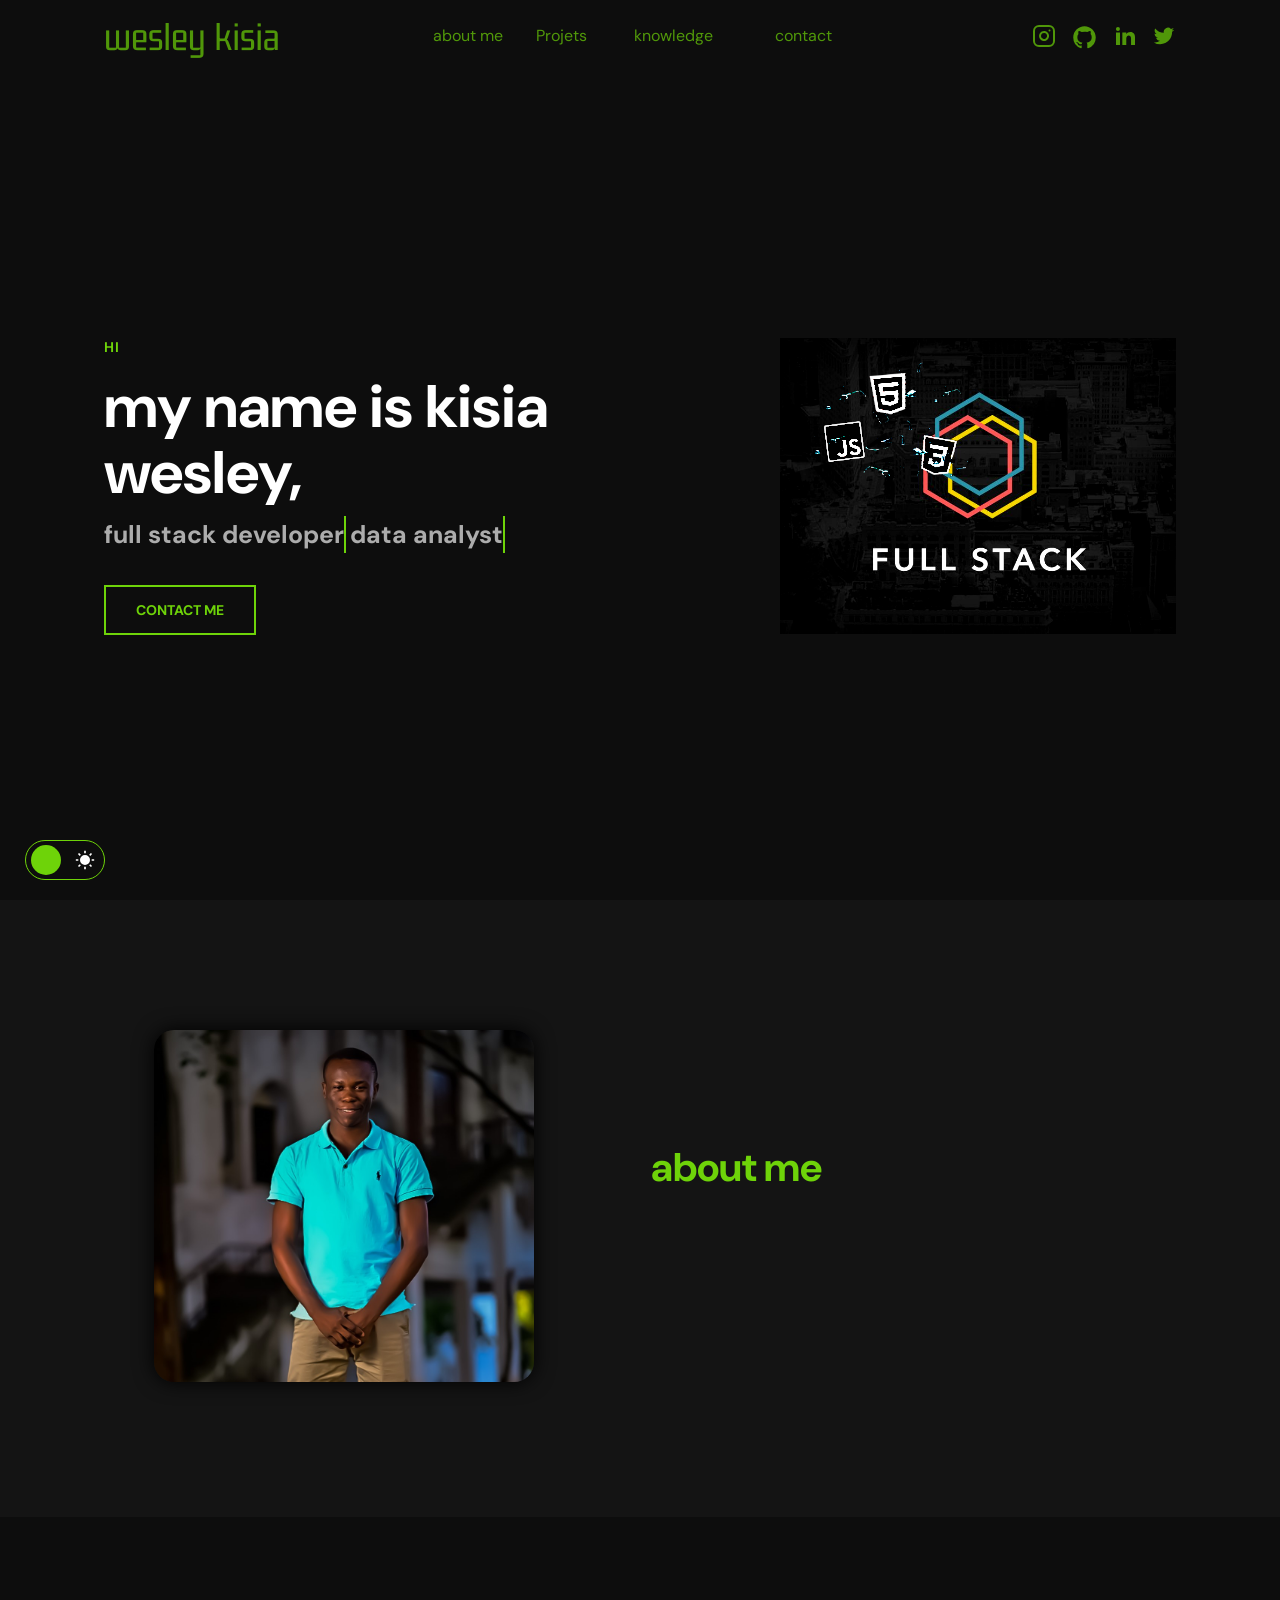
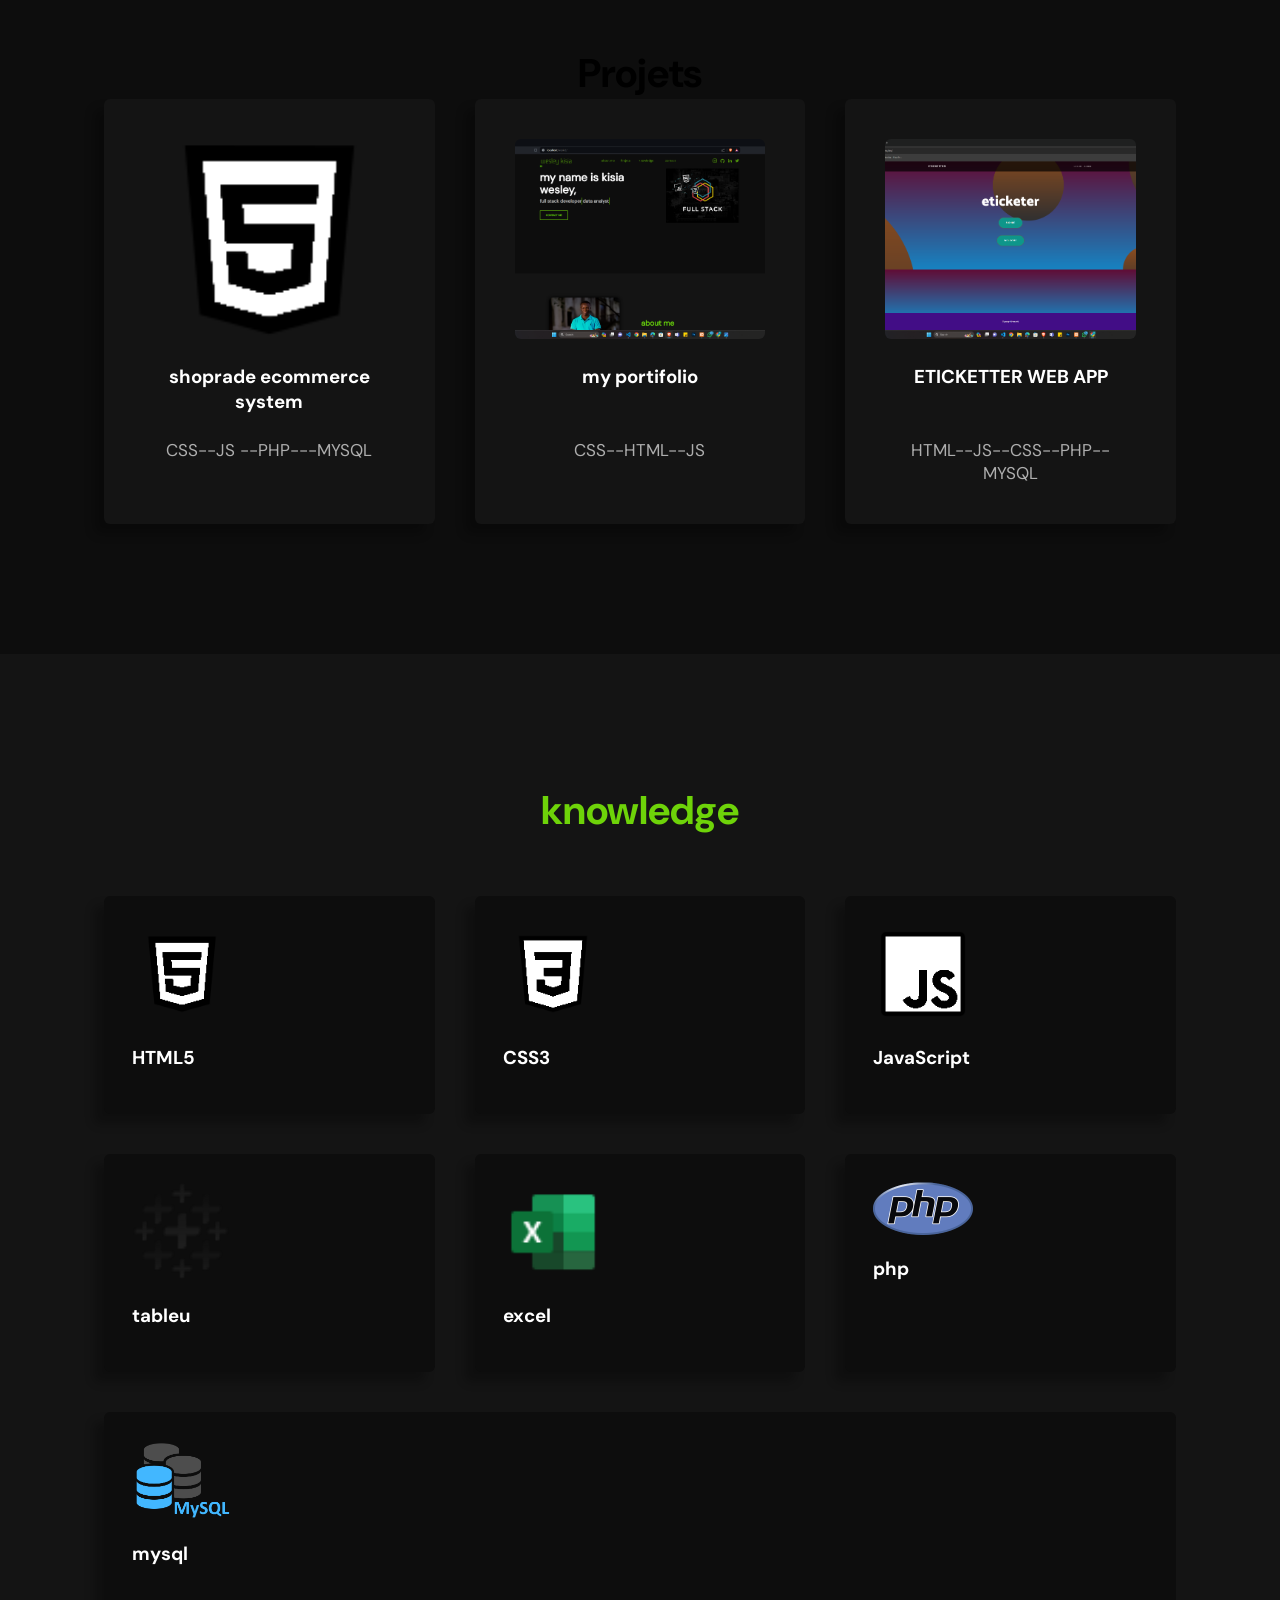
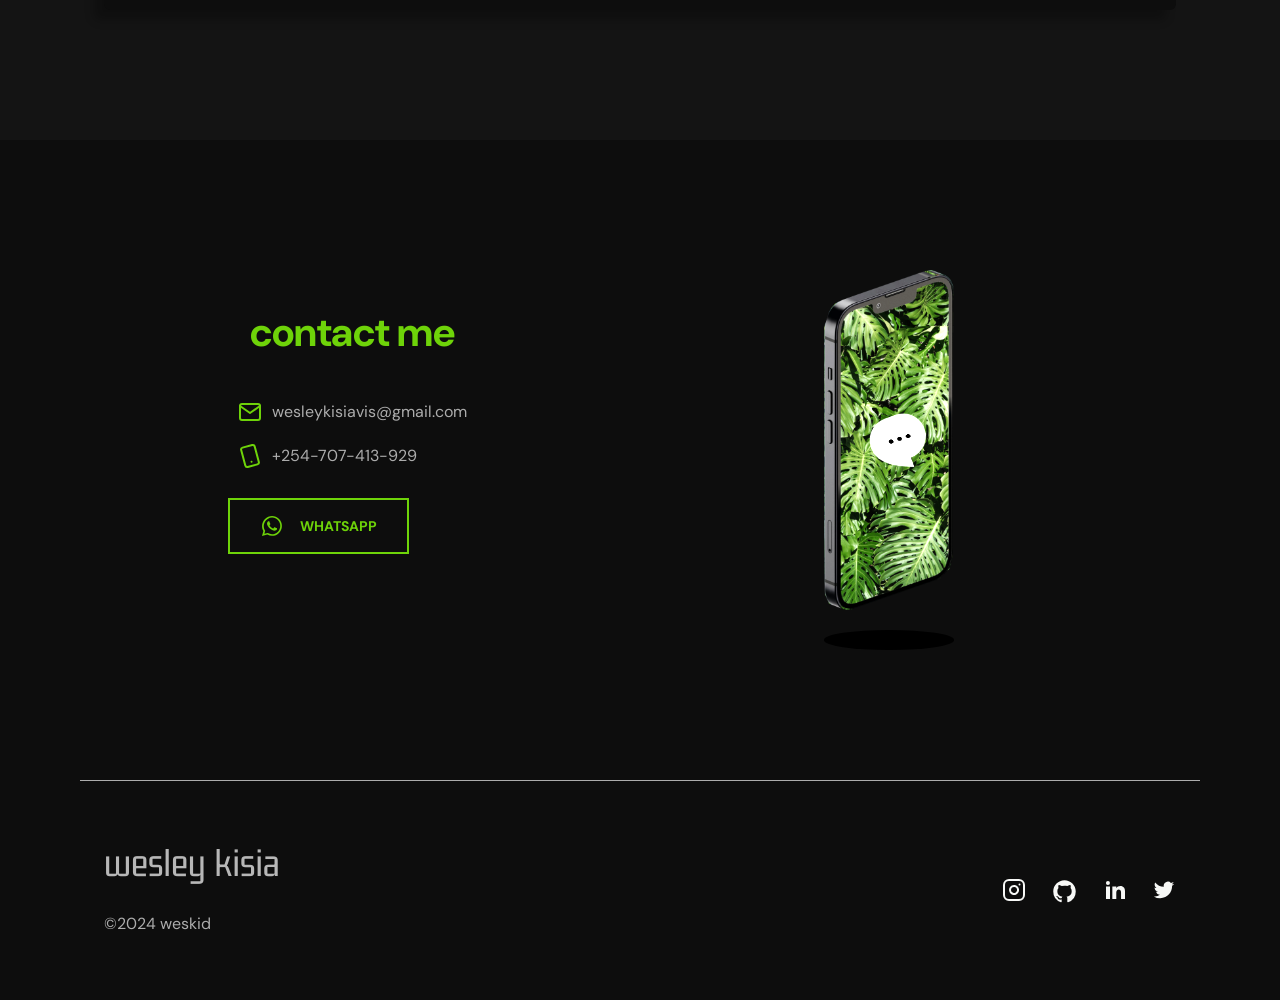
==== index.html @ dd6b189f "initial" ====
<!DOCTYPE html>
<html lang="eng">
  <head>
    <link rel="preconnect" href="https://fonts.googleapis.com" />
    <link rel="preconnect" href="https://fonts.gstatic.com" crossorigin />

    <meta charset="UTF-8" />
    <meta name="viewport" content="width=device-width, initial-scale=1.0" />
  
    <meta name="author" content="wesley kisia" />
   
    <meta property="og:type" content="website" />
  
    <meta name="robots" content="index" />

    <link
      href="https://fonts.googleapis.com/css2?family=DM+Sans&family=Gemunu+Libre:wght@200&display=swap"
      rel="stylesheet"
    />

    <link
      rel="shortcut icon"
      href="./assets/icons/favicon.png"
      type="image/x-icon"
    />
    <link rel="stylesheet" href="./assets/css/style.css" />
    <script src="https://unpkg.com/scrollreveal"></script>
    <script type="module" src="./assets/js/main.js" defer></script>

    <title>weskid/folio</title>
  </head>
  <body>
    <nav id="navigation">
      <div class="wrapper">
        <a class="logo close" href="#home"> wesley kisia </a>

        <div class="menu">
          <ul>
            <li>
              <a id="aboutNav" class="close" href="#about">about me</a>
            </li>
            <li>
              <a id="projectsNav" class="close" href="#projects">Projets</a>
            </li>
            <li>
              <a id="knowledgeNav" class="close" href="#knowledge"
                >knowledge</a
              >
            </li>
            <li>
              <a id="contactNav" class="close" href="#contact">contact</a>
            </li>
          </ul>

          <ul class="social-links">
            <li>
              <a
                href="https://instagram.com/weskid_"
                title="Instagram"
                target="_blank"
                ><svg
                  width="24"
                  height="24"
                  viewBox="0 0 24 24"
                  fill="none"
                  xmlns="http://www.w3.org/2000/svg"
                >
                  <path
                    d="M17 1.99997H7C4.23858 1.99997 2 4.23855 2 6.99997V17C2 19.7614 4.23858 22 7 22H17C19.7614 22 22 19.7614 22 17V6.99997C22 4.23855 19.7614 1.99997 17 1.99997Z"
                    stroke="#FFFAF1"
                    stroke-width="2"
                    stroke-linecap="round"
                    stroke-linejoin="round"
                  />
                  <path
                    d="M15.9997 11.3701C16.1231 12.2023 15.981 13.0523 15.5935 13.7991C15.206 14.5459 14.5929 15.1515 13.8413 15.5297C13.0898 15.908 12.2382 16.0397 11.4075 15.906C10.5768 15.7723 9.80947 15.3801 9.21455 14.7852C8.61962 14.1903 8.22744 13.4229 8.09377 12.5923C7.96011 11.7616 8.09177 10.91 8.47003 10.1584C8.84829 9.40691 9.45389 8.7938 10.2007 8.4063C10.9475 8.0188 11.7975 7.87665 12.6297 8.00006C13.4786 8.12594 14.2646 8.52152 14.8714 9.12836C15.4782 9.73521 15.8738 10.5211 15.9997 11.3701Z"
                    stroke="#FFFAF1"
                    stroke-width="2"
                    stroke-linecap="round"
                    stroke-linejoin="round"
                  />
                  <path
                    d="M17.5 6.49997H17.51"
                    stroke="#FFFAF1"
                    stroke-width="2"
                    stroke-linecap="round"
                    stroke-linejoin="round"
                  />
                </svg>
              </a>
            </li>
            <li>
              <a
                href="https://github.com/wesley_coder"
                title="Github"
                target="_blank"
                ><svg
                  xmlns="http://www.w3.org/2000/svg"
                  viewBox="0 0 24 24"
                  width="24"
                  height="24"
                >
                  <path fill="none" d="M0 0h24v24H0z" />
                  <path
                    d="M12 2C6.475 2 2 6.475 2 12a9.994 9.994 0 0 0 6.838 9.488c.5.087.687-.213.687-.476 0-.237-.013-1.024-.013-1.862-2.512.463-3.162-.612-3.362-1.175-.113-.288-.6-1.175-1.025-1.413-.35-.187-.85-.65-.013-.662.788-.013 1.35.725 1.538 1.025.9 1.512 2.338 1.087 2.912.825.088-.65.35-1.087.638-1.337-2.225-.25-4.55-1.113-4.55-4.938 0-1.088.387-1.987 1.025-2.688-.1-.25-.45-1.275.1-2.65 0 0 .837-.262 2.75 1.026a9.28 9.28 0 0 1 2.5-.338c.85 0 1.7.112 2.5.337 1.912-1.3 2.75-1.024 2.75-1.024.55 1.375.2 2.4.1 2.65.637.7 1.025 1.587 1.025 2.687 0 3.838-2.337 4.688-4.562 4.938.362.312.675.912.675 1.85 0 1.337-.013 2.412-.013 2.75 0 .262.188.574.688.474A10.016 10.016 0 0 0 22 12c0-5.525-4.475-10-10-10z"
                    fill="rgba(255,255,255,1)"
                  />
                </svg>
              </a>
            </li>
            <li>
              <a
                href="https://linkedin.com/in/wesley kisia"
                title="LinkedIn"
                target="_blank"
                ><svg
                  xmlns="http://www.w3.org/2000/svg"
                  viewBox="0 0 24 24"
                  width="24"
                  height="24"
                >
                  <path fill="none" d="M0 0h24v24H0z" />
                  <path
                    d="M6.94 5a2 2 0 1 1-4-.002 2 2 0 0 1 4 .002zM7 8.48H3V21h4V8.48zm6.32 0H9.34V21h3.94v-6.57c0-3.66 4.77-4 4.77 0V21H22v-7.93c0-6.17-7.06-5.94-8.72-2.91l.04-1.68z"
                    fill="rgba(255,255,255,1)"
                  />
                </svg>
              </a>
            </li>
            <li>
              <a
                href="https://twitter.com/@kisi40414"
                title="Twitter"
                target="_blank"
                ><svg
                  xmlns="http://www.w3.org/2000/svg"
                  viewBox="0 0 24 24"
                  width="24"
                  height="24"
                >
                  <path fill="none" d="M0 0h24v24H0z" />
                  <path
                    d="M22.162 5.656a8.384 8.384 0 0 1-2.402.658A4.196 4.196 0 0 0 21.6 4c-.82.488-1.719.83-2.656 1.015a4.182 4.182 0 0 0-7.126 3.814 11.874 11.874 0 0 1-8.62-4.37 4.168 4.168 0 0 0-.566 2.103c0 1.45.738 2.731 1.86 3.481a4.168 4.168 0 0 1-1.894-.523v.052a4.185 4.185 0 0 0 3.355 4.101 4.21 4.21 0 0 1-1.89.072A4.185 4.185 0 0 0 7.97 16.65a8.394 8.394 0 0 1-6.191 1.732 11.83 11.83 0 0 0 6.41 1.88c7.693 0 11.9-6.373 11.9-11.9 0-.18-.005-.362-.013-.54a8.496 8.496 0 0 0 2.087-2.165z"
                    fill="rgba(255,255,255,1)"
                  />
                </svg>
              </a>
            </li>
          </ul>
        </div>

        <button
          aria-expanded="false"
          aria-label="Abrir menu"
          class="open-menu open"
        >
          <svg
            width="40"
            height="40"
            viewBox="0 0 40 40"
            fill="none"
            xmlns="http://www.w3.org/2000/svg"
          >
            <path
              d="M10 20H30"
              stroke="#00856F"
              stroke-width="2"
              stroke-linecap="round"
              stroke-linejoin="round"
            />
            <path
              d="M10 12H30"
              stroke="#00856F"
              stroke-width="2"
              stroke-linecap="round"
              stroke-linejoin="round"
            />
            <path
              d="M18 28L30 28"
              stroke="#00856F"
              stroke-width="2"
              stroke-linecap="round"
              stroke-linejoin="round"
            />
          </svg>
        </button>

        <button
          aria-expanded="true"
          aria-label="Fechar menu"
          class="close-menu close"
        >
          <svg
            width="40"
            height="40"
            viewBox="0 0 40 40"
            fill="none"
            xmlns="http://www.w3.org/2000/svg"
          >
            <path
              d="M30 10L10 30M10 10L30 30"
              stroke="#FFFAF1"
              stroke-width="2"
              stroke-linecap="round"
              stroke-linejoin="round"
            />
          </svg>
        </button>
      </div>
    </nav>

    <section id="home">
      <div class="wrapper">
        <div class="col-a">
          <header>
            <h4>hi</h4>
            <h1>my name is kisia  wesley,</h1>
          </header>
          <div class="content">
            <p class="line typing">full stack developer</p>
            <p class="line typing">data analyst</p>
            <a class="button" href="#contact"> contact me </a>
          </div>
        </div>

        <div class="col-b">
          <img
            src="assets/images/full stack.jpg"
            alt="Imagem de um notebook."
            id="notebook-1"
          />
          <img
            src="assets/images"
            alt=""
            id="notebook-2"
          />
          <img
            src="assets/images/"
            alt=""
            id="notebook-2-white"
          />
          <img
            src="./assets/images/vidro.png"
            alt="."
            id="vidro"
          />
        </div>
      </div>
    </section>

    <section id="about">
      <div class="wrapper">
        <div class="col-a">
          <header>
            <h2>about me </h2>
          </header>
          <div class="content">
            <p>
           
           </p>
          </div>
        </div>

        <div class="col-b">
          <img
            src="./assets/images/edit.jpg"
            alt="edit.jpg"
          />
        </div>
      </div>
    </section>

    <section id="projects">
      <div class="wrapper">
        <h2>Projets</h2>
    </header>
     <div class="content">
      <div class="cards">
        <div class="card">
          <img src="./assets/images/html.png" alt=" HTML5 icon." />

          <h3>shoprade ecommerce system</h3>
          <p>
           CSS--JS --PHP---MYSQL
          </p>
        </div>
        <div class="card">
          <img src="./assets/images/pf.png" alt=" CSS3 icon." />

          <h3>my portifolio</h3>
          <p>
           CSS--HTML--JS
          </p>
        </div>
        <div class="card">
          <img src="./assets/images/ETS.png" alt="Javascript icon." />

          <h3>ETICKETTER WEB APP</h3>
          <p>
           HTML--JS--CSS--PHP--MYSQL
          </p>
        </div>
       
      

      </div>
    </div>
  </div>



    </section>

    <section id="knowledge">
      <div class="wrapper">
        <header>
          <h2>knowledge</h2>
        </header>
        <div class="content">
          <div class="cards">
            <div class="card">
              <img src="./assets/images/html.png" alt=" HTML5 icon." />

              <h3>HTML5</h3>
              <p>
               
              </p>
            </div>
            <div class="card">
              <img src="./assets/images/css.png" alt=" CSS3 icon." />

              <h3>CSS3</h3>
              <p>
               
              </p>
            </div>
            <div class="card">
              <img src="./assets/images/js.png" alt="Javascript icon." />

              <h3>JavaScript</h3>
              <p>
               
              </p>
            </div>
            <div class="card">
              <img src="./assets/images/tableu.png" alt="Javascript icon." />

              <h3>tableu</h3>
              <p>
               
              </p>
            </div>
            <div class="card">
              <img src="./assets/images/excel.png" alt="Javascript icon." />

              <h3>excel</h3>
              <p>
               
              </p>
            </div>
          
    
      
            <div class="card">
              <img src="./assets/images/php.png" alt=" php icon." />

              <h3>php</h3>
              <p>
               
              </p>
            </div>
            <div class="card">
              <img src="./assets/images/sql.png" alt=" php icon." />

              <h3>mysql</h3>
              <p>
               
              </p>
            </div>
          </div>
        </div>
      </div>
    
  
    </section>

    <section id="contact">
      <div class="wrapper">
        <div class="col-a">
          <header>
            <h2>contact me</h2>
          </header>
          <div class="content">
            <ul>
              <li>
                <a href="mailto: wesleykisiavis@gmail.com" title="send e-mail">
                  <svg
                    width="24"
                    height="24"
                    viewBox="0 0 24 24"
                    fill="none"
                    xmlns="http://www.w3.org/2000/svg"
                  >
                    <path
                      d="M4 4H20C21.1 4 22 4.9 22 6V18C22 19.1 21.1 20 20 20H4C2.9 20 2 19.1 2 18V6C2 4.9 2.9 4 4 4Z"
                      stroke="#00856F"
                      stroke-width="2"
                      stroke-linecap="round"
                      stroke-linejoin="round"
                    />
                    <path
                      d="M22 6L12 13L2 6"
                      stroke="#00856F"
                      stroke-width="2"
                      stroke-linecap="round"
                      stroke-linejoin="round"
                    />
                  </svg>

                 wesleykisiavis@gmail.com
                </a>
              </li>
              <li>
                <a href="tel:+254707413929
                              " title="Fazer ligação"
                  ><img
                    src="./assets/icons/celular.svg"
                    alt="Ícone de celular."
                    id="cel"
                  />
                  +254-707-413-929</a
                >
              </li>
            </ul>

            <a
              class="button"
              title="whatsapp no!"
              href="https://api.whatsapp.com/send?phone=0707413929&text=Fala,%20weskid%20Vim%20do%20teu%20folio,"
              target="_blank"
            >
              <svg
                width="24"
                height="24"
                viewBox="0 0 24 24"
                fill="none"
                xmlns="http://www.w3.org/2000/svg"
              >
                <path
                  d="M16.6 14.0001C16.4 13.9001 15.1 13.3001 14.9 13.2001C14.7 13.1001 14.5 13.1001 14.3 13.3001C14.1 13.5001 13.7 14.1001 13.5 14.3001C13.4 14.5001 13.2 14.5001 13 14.4001C12.3 14.1001 11.6 13.7001 11 13.2001C10.5 12.7001 10 12.1001 9.6 11.5001C9.5 11.3001 9.6 11.1001 9.7 11.0001C9.8 10.9001 9.9 10.7001 10.1 10.6001C10.2 10.5001 10.3 10.3001 10.3 10.2001C10.4 10.1001 10.4 9.9001 10.3 9.8001C10.2 9.7001 9.7 8.5001 9.5 8.0001C9.4 7.3001 9.2 7.3001 9 7.3001C8.9 7.3001 8.7 7.3001 8.5 7.3001C8.3 7.3001 8 7.5001 7.9 7.6001C7.3 8.2001 7 8.9001 7 9.7001C7.1 10.6001 7.4 11.5001 8 12.3001C9.1 13.9001 10.5 15.2001 12.2 16.0001C12.7 16.2001 13.1 16.4001 13.6 16.5001C14.1 16.7001 14.6 16.7001 15.2 16.6001C15.9 16.5001 16.5 16.0001 16.9 15.4001C17.1 15.0001 17.1 14.6001 17 14.2001C17 14.2001 16.8 14.1001 16.6 14.0001ZM19.1 4.9001C15.2 1.0001 8.9 1.0001 5 4.9001C1.8 8.1001 1.2 13.0001 3.4 16.9001L2 22.0001L7.3 20.6001C8.8 21.4001 10.4 21.8001 12 21.8001C17.5 21.8001 21.9 17.4001 21.9 11.9001C22 9.3001 20.9 6.8001 19.1 4.9001ZM16.4 18.9001C15.1 19.7001 13.6 20.2001 12 20.2001C10.5 20.2001 9.1 19.8001 7.8 19.1001L7.5 18.9001L4.4 19.7001L5.2 16.7001L5 16.4001C2.6 12.4001 3.8 7.4001 7.7 4.9001C11.6 2.4001 16.6 3.7001 19 7.5001C21.4 11.4001 20.3 16.5001 16.4 18.9001Z"
                  fill="white"
                />
              </svg>
              WhatsApp
            </a>
          </div>
        </div>

        <div class="col-b">
          <img src="./assets/images/celular-2.png" alt="Ícone de celular." />
        </div>
      </div>
    </section>

    <a id="backToTopButton" title="Voltar ao topo" href="#home">
      <svg
        width="40"
        height="40"
        viewBox="0 0 40 40"
        fill="none"
        xmlns="http://www.w3.org/2000/svg"
      >
        <circle cx="20" cy="20" r="20" fill="#00856F" />
        <path
          d="M20 27V13"
          stroke="white"
          stroke-width="2"
          stroke-linecap="round"
          stroke-linejoin="round"
        />
        <path
          d="M13 20L20 13L27 20"
          stroke="white"
          stroke-width="2"
          stroke-linecap="round"
          stroke-linejoin="round"
        />
      </svg>
    </a>

    <footer>
      <div class="wrapper">
        <div class="col-a">
          <a class="logo" href="#home"> wesley kisia </a>

          <p>
            ©2024 weskid <br />
           
          </p>
        </div>

        <div class="col-b">
          <ul class="social-links">
            <li>
              <a
                href="https://instagram.com/weskid_"
                title="Instagram"
                target="_blank"
                ><svg
                  width="24"
                  height="24"
                  viewBox="0 0 24 24"
                  fill="none"
                  xmlns="http://www.w3.org/2000/svg"
                >
                  <path
                    d="M17 1.99997H7C4.23858 1.99997 2 4.23855 2 6.99997V17C2 19.7614 4.23858 22 7 22H17C19.7614 22 22 19.7614 22 17V6.99997C22 4.23855 19.7614 1.99997 17 1.99997Z"
                    stroke="#FFFAF1"
                    stroke-width="2"
                    stroke-linecap="round"
                    stroke-linejoin="round"
                  />
                  <path
                    d="M15.9997 11.3701C16.1231 12.2023 15.981 13.0523 15.5935 13.7991C15.206 14.5459 14.5929 15.1515 13.8413 15.5297C13.0898 15.908 12.2382 16.0397 11.4075 15.906C10.5768 15.7723 9.80947 15.3801 9.21455 14.7852C8.61962 14.1903 8.22744 13.4229 8.09377 12.5923C7.96011 11.7616 8.09177 10.91 8.47003 10.1584C8.84829 9.40691 9.45389 8.7938 10.2007 8.4063C10.9475 8.0188 11.7975 7.87665 12.6297 8.00006C13.4786 8.12594 14.2646 8.52152 14.8714 9.12836C15.4782 9.73521 15.8738 10.5211 15.9997 11.3701Z"
                    stroke="#FFFAF1"
                    stroke-width="2"
                    stroke-linecap="round"
                    stroke-linejoin="round"
                  />
                  <path
                    d="M17.5 6.49997H17.51"
                    stroke="#FFFAF1"
                    stroke-width="2"
                    stroke-linecap="round"
                    stroke-linejoin="round"
                  />
                </svg>
              </a>
            </li>
            <li>
              <a
                href="https://github.com/wesley_coder"
                title="Github"
                target="_blank"
                ><svg
                  xmlns="http://www.w3.org/2000/svg"
                  viewBox="0 0 24 24"
                  width="24"
                  height="24"
                >
                  <path fill="none" d="M0 0h24v24H0z" />
                  <path
                    d="M12 2C6.475 2 2 6.475 2 12a9.994 9.994 0 0 0 6.838 9.488c.5.087.687-.213.687-.476 0-.237-.013-1.024-.013-1.862-2.512.463-3.162-.612-3.362-1.175-.113-.288-.6-1.175-1.025-1.413-.35-.187-.85-.65-.013-.662.788-.013 1.35.725 1.538 1.025.9 1.512 2.338 1.087 2.912.825.088-.65.35-1.087.638-1.337-2.225-.25-4.55-1.113-4.55-4.938 0-1.088.387-1.987 1.025-2.688-.1-.25-.45-1.275.1-2.65 0 0 .837-.262 2.75 1.026a9.28 9.28 0 0 1 2.5-.338c.85 0 1.7.112 2.5.337 1.912-1.3 2.75-1.024 2.75-1.024.55 1.375.2 2.4.1 2.65.637.7 1.025 1.587 1.025 2.687 0 3.838-2.337 4.688-4.562 4.938.362.312.675.912.675 1.85 0 1.337-.013 2.412-.013 2.75 0 .262.188.574.688.474A10.016 10.016 0 0 0 22 12c0-5.525-4.475-10-10-10z"
                    fill="rgba(255,255,255,1)"
                  />
                </svg>
              </a>
            </li>
            <li>
              <a
                href="https://linkedin.com/in/wesley kisia"
                title="LinkedIn"
                target="_blank"
                ><svg
                  xmlns="http://www.w3.org/2000/svg"
                  viewBox="0 0 24 24"
                  width="24"
                  height="24"
                >
                  <path fill="none" d="M0 0h24v24H0z" />
                  <path
                    d="M6.94 5a2 2 0 1 1-4-.002 2 2 0 0 1 4 .002zM7 8.48H3V21h4V8.48zm6.32 0H9.34V21h3.94v-6.57c0-3.66 4.77-4 4.77 0V21H22v-7.93c0-6.17-7.06-5.94-8.72-2.91l.04-1.68z"
                    fill="rgba(255,255,255,1)"
                  />
                </svg>
              </a>
            </li>
            <li>
              <a
                href="https://twitter.com/@kisi40414"
                title="Twitter"
                target="_blank"
                ><svg
                  xmlns="http://www.w3.org/2000/svg"
                  viewBox="0 0 24 24"
                  width="24"
                  height="24"
                >
                  <path fill="none" d="M0 0h24v24H0z" />
                  <path
                    d="M22.162 5.656a8.384 8.384 0 0 1-2.402.658A4.196 4.196 0 0 0 21.6 4c-.82.488-1.719.83-2.656 1.015a4.182 4.182 0 0 0-7.126 3.814 11.874 11.874 0 0 1-8.62-4.37 4.168 4.168 0 0 0-.566 2.103c0 1.45.738 2.731 1.86 3.481a4.168 4.168 0 0 1-1.894-.523v.052a4.185 4.185 0 0 0 3.355 4.101 4.21 4.21 0 0 1-1.89.072A4.185 4.185 0 0 0 7.97 16.65a8.394 8.394 0 0 1-6.191 1.732 11.83 11.83 0 0 0 6.41 1.88c7.693 0 11.9-6.373 11.9-11.9 0-.18-.005-.362-.013-.54a8.496 8.496 0 0 0 2.087-2.165z"
                    fill="rgba(255,255,255,1)"
                  />
                </svg>
              </a>
            </li>
          </ul>
        </div>
      </div>
    </footer>

    <div id="toggle">
      <input type="checkbox" id="sw-checkbox" />
      <label for="sw-checkbox" title="Mudar tema">
        <svg
          xmlns="http://www.w3.org/2000/svg"
          viewBox="0 0 24 24"
          width="20"
          height="20"
        >
          <path fill="none" d="M0 0h24v24H0z" />
          <path
            d="M11.38 2.019a7.5 7.5 0 1 0 10.6 10.6C21.662 17.854 17.316 22 12.001 22 6.477 22 2 17.523 2 12c0-5.315 4.146-9.661 9.38-9.981z"
          />
        </svg>
        <svg
          xmlns="http://www.w3.org/2000/svg"
          viewBox="0 0 24 24"
          width="20"
          height="20"
        >
          <path fill="none" d="M0 0h24v24H0z" />
          <path
            d="M12 18a6 6 0 1 1 0-12 6 6 0 0 1 0 12zM11 1h2v3h-2V1zm0 19h2v3h-2v-3zM3.515 4.929l1.414-1.414L7.05 5.636 5.636 7.05 3.515 4.93zM16.95 18.364l1.414-1.414 2.121 2.121-1.414 1.414-2.121-2.121zm2.121-14.85l1.414 1.415-2.121 2.121-1.414-1.414 2.121-2.121zM5.636 16.95l1.414 1.414-2.121 2.121-1.414-1.414 2.121-2.121zM23 11v2h-3v-2h3zM4 11v2H1v-2h3z"
            fill="rgba(255,255,255,1)"
          />
        </svg>
      </label>
    </div>
  </body>
</html>
---- assets/css/style.css ----
/*===== GERAL ===============================================*/

* {
  margin: 0;
  padding: 0;
  box-sizing: border-box;

  font-family: "DM Sans", sans-serif;
}

:root {
  --hue: 90;
  --primary-color: hsl(var(--hue), 92%, 43%);
  --primary-hover: hsl(var(--hue), 92%, 33%);
  --secundary-color: hsl(0, 0%, 5%);
  --third-color: hsla(0, 0%, 100%, 0.1);
  --bg-color: hsl(0, 0%, 8%);

  --headline: hsl(0, 0%, 100%);
  --paragraph: hsla(0, 0%, 100%, 0.658);
  --paragraph-2: hsl(calc(var(--hue) + 10), 14%, 97%);

  font-size: 62.5%;

  --nav-height: 7.2rem;
}

html {
  scroll-behavior: smooth;
}

html,
body {
  width: 100%;
  height: 100%;
}

body {
  font-size: 1.6rem;
  text-align: center;

  overflow: overlay;

  background-color: var(--bg-color);
}

body.light-mode {
  --secundary-color: rgb(229, 229, 229);
  --third-color: hwb(0 48% 52% / 0.356);
  --bg-color: rgb(241, 241, 241);

  --headline: hsl(0, 0%, 0%);
  --paragraph: rgb(32, 32, 32);
  --paragraph-2: hsl(calc(var(--hue) + 10), 14%, 3%);
}

::-webkit-scrollbar {
  width: 0.8rem;
}

::-webkit-scrollbar-track {
  border-radius: 1rem;
  background: var(--bg-color);
}

::-webkit-scrollbar-thumb {
  border-radius: 1rem;
  background: var(--paragraph);
}

.wrapper {
  width: min(50rem, 100%);

  margin-inline: auto;
  padding-inline: 2.4rem;
}

ul {
  list-style: none;
}

a {
  text-decoration: none;
}

img {
  max-width: 100%;
  color: var(--paragraph);
}

section {
  padding-block: 10rem;
  padding-inline: 2rem;
}

section h4 {
  font-size: 1.4rem;
  font-weight: 700;
  line-height: 150%;
  letter-spacing: 0.08rem;
  color: var(--primary-color);
  text-transform: uppercase;

  margin-bottom: 1.6rem;
}

section header h2 {
  font-size: 3rem;
  line-height: 3.9rem;

  color: var(--primary-color);
}

section h3 {
  color: var(--headline);
}

section p,
section span {
  font-weight: 400;
  font-size: 1.7rem;
  line-height: 130%;

  color: var(--paragraph);
}

.button {
  background: none;
  border: 0.2rem solid var(--primary-color);

  margin-bottom: 6rem;
  padding: 1.4rem 3rem;

  width: fit-content;

  color: var(--primary-color);
  font-size: 1.4rem;
  font-weight: 700;
  text-transform: uppercase;
  text-decoration: none;

  display: flex;
  align-items: center;
  justify-content: center;
  gap: 1.6rem;

  position: relative;

  transition: 400ms;
}

body.light-mode .button,
body.light-mode #home h4 {
  filter: brightness(0.8);
}

.button:hover {
  color: #fff;
  background-color: var(--primary-hover);
  border: 0.2rem solid var(--primary-hover);
  cursor: pointer;
}

body.light-mode .button:hover {
  filter: none;
}

/* SOCIAL LINKS */

.social-links {
  display: flex;
  align-items: center;
  justify-content: center;
  gap: 2.5rem;
}

.social-links li {
  height: 3rem;
}

.social-links svg {
  margin-top: 0.3rem;
  transition: 300ms;
}

.social-links li:nth-child(2) svg {
  width: 2.7rem;
  height: 2.7rem;
}

.social-links svg:hover {
  margin-top: 0;
  margin-bottom: 0.3rem;
}

body .social-links li svg path {
  transition: 200ms;
}

body nav#navigation .social-links li:nth-child(1) svg:hover path,
body .social-links li:nth-child(1) svg:hover path {
  stroke: #ff377a;
}

body .social-links li:nth-child(2) svg:hover path:nth-child(2),
body nav#navigation .social-links li:nth-child(2) svg:hover path:nth-child(2) {
  fill: #fff;
}

body.light-mode .social-links li:nth-child(2) svg:hover path:nth-child(2),
body.light-mode
  nav#navigation
  .social-links
  li:nth-child(2)
  svg:hover
  path:nth-child(2) {
  fill: #000;
}

body .social-links li:nth-child(3) svg:hover path:nth-child(2),
body nav#navigation .social-links li:nth-child(3) svg:hover path:nth-child(2) {
  fill: #0a66c2;
}

body .social-links li:nth-child(4) svg:hover path:nth-child(2),
body nav#navigation .social-links li:nth-child(4) svg:hover path:nth-child(2) {
  fill: #00abf0;
}

/* == == */

#projects .card circle {
  fill: var(--secundary-color);
}

#backToTopButton circle {
  fill: var(--primary-color);
}

#contact li path,
#navigation button.open-menu path[stroke*="#00856F"] {
  stroke: var(--primary-color);
}

#navigation.scroll button.open-menu path[stroke*="#00856F"] {
  stroke: var(--paragraph-2);
}

/*===== NAVIGATION ===================================*/

nav {
  width: 100vw;
  height: var(--nav-height);

  display: flex;

  position: fixed;
  top: 0;
  z-index: 100;
}

nav .wrapper {
  display: flex;
  align-items: center;
  justify-content: space-between;
}

nav.scroll {
  background: rgba(0, 0, 0, 0.5);
  backdrop-filter: blur(1rem);
  -webkit-backdrop-filter: blur(1rem);
}

body.light-mode nav.scroll {
  background: rgba(151, 151, 151, 0.5);
}

/* LOGO */

a.logo {
  font-family: "Gemunu Libre", sans-serif;
  font-size: 3rem;
  opacity: 0.7;
}

nav#navigation a.logo {
  color: var(--primary-color);
}

body.light-mode nav#navigation a.logo,
body.light-mode footer a.logo {
  font-weight: bold;
}

footer a.logo,
nav#navigation.scroll a.logo,
body.menu-expanded nav#navigation a.logo,
body.light-mode.menu-expanded nav#navigation.scroll a.logo {
  color: #fff;
}

body.menu-expanded nav#navigation a.logo {
  opacity: 1;
}

body.light-mode nav#navigation a.logo {
  filter: brightness(0.8);
}

body.light-mode footer a.logo,
body.light-mode nav#navigation.scroll a.logo {
  color: #000;
}

/* == == */

nav#navigation .menu ul li a {
  color: #fff;
}

nav button {
  background: none;
  border: none;
  cursor: pointer;
}

nav .menu,
nav .close-menu {
  position: fixed;
}

/*===== MENU-EXPANDED ==========================================*/

body.menu-expanded {
  overflow: hidden;
}

body.menu-expanded nav#navigation.scroll {
  background: none;
  backdrop-filter: none;
}

.menu,
.close-menu,
body.menu-expanded .open-menu {
  opacity: 0;
  visibility: hidden;
}

body.menu-expanded .menu,
body.menu-expanded .close-menu {
  opacity: 1;
  visibility: visible;
}

.menu {
  transform: translateX(100%);
}

body.menu-expanded .menu,
body.menu-expanded nav.scroll .menu {
  top: 0;
  left: 0;

  background: rgba(0, 0, 0, 0.7);
  backdrop-filter: blur(1rem);
  -webkit-backdrop-filter: blur(1rem);

  width: 100vw;
  height: 100vh;

  padding-top: var(--nav-height);

  transition: transform 300ms;
  transform: translateX(0);
}

.menu ul:nth-child(1) {
  display: flex;
  flex-direction: column;
  gap: 3rem;

  margin: 8rem 0 10rem 0;

  font-weight: 700;
  font-size: 2rem;
  line-height: 3.1rem;
}

body.menu-expanded nav .logo,
body.menu-expanded button {
  position: relative;
  z-index: 100;
}

body.menu-expanded button path {
  stroke: white;
}

/*===== HOME ===================================*/

#home {
  height: 100vh;
  min-height: calc(60rem + var(--nav-height));
  padding-block: 0;

  background-color: var(--secundary-color);

  display: flex;
  align-items: center;
}

#home .wrapper {
  height: 53rem;

  display: flex;
  flex-direction: column;
  align-items: center;
  justify-content: center;
  gap: 6rem;

  position: relative;
}

#home h1 {
  font-size: 4.5rem;
  color: var(--headline);
  line-height: 110%;

  margin-bottom: 1rem;
}

#home p {
  display: inline-flex;

  font-size: 1.8rem;
  line-height: 150%;
  font-weight: bold;

  margin-bottom: 3.2rem;
}

#home .line {
  border-right: 0.2rem solid var(--primary-color);
  white-space: nowrap;
  overflow: hidden;
}

#home .typing {
  animation: line-typing 500ms steps(40) infinite normal,
    typing 2s steps(40) 1.4s normal backwards;
}

@keyframes typing {
  from {
    width: 0;
  }
  to {
    width: 27.5rem;
  }
}

@keyframes line-typing {
  from {
    border-right-color: var(--primary-color);
  }
  to {
    border-right-color: transparent;
  }
}

#home .button {
  margin-inline: auto;
}

#home .col-b {
  display: flex;
  flex-direction: column;
  align-items: center;
  gap: 2rem;

  animation: flutuar 3s infinite backwards;
  position: relative;
}

@keyframes flutuar {
  0% {
    transform: translateY(2rem);
  }
  50% {
    transform: translateY(-2rem);
  }
  100% {
    transform: translateY(2rem);
  }
}

#home .wrapper::before {
  content: "";
  display: block;

  width: 27rem;
  height: 27rem;

  background-color: var(--primary-color);
  border-radius: 100%;

  position: absolute;
  bottom: -3.1rem;
  z-index: -1;

  animation: appear 1s 500ms backwards;
}

#home img {
  width: 30rem;
  min-width: 14.5rem;
  display: block;
  margin-inline: auto;
  filter: contrast(1.2);
}

#home img#notebook-2-white,
body.light-mode #home img#notebook-1,
body.light-mode #home img#notebook-2 {
  visibility: hidden;
  opacity: 0;
  animation: none;
}

#home img#notebook-1 {
  animation: appear 1s 1s backwards;
}

#home img#notebook-2-white {
  position: absolute;
}

body.light-mode #home img#notebook-2-white {
  position: absolute;
  visibility: visible;
  opacity: 1;
}

#home img#notebook-2 {
  position: absolute;
  z-index: 90;
  animation: appear 1s 2s backwards;
}

#home img#vidro {
  position: absolute;
  z-index: 100;
  right: -2rem;
  animation: appear-vidro 1s 2.3s backwards;

  filter: contrast(5);
}

@keyframes appear {
  from {
    opacity: 0;
  }
  to {
    opacity: 1;
  }
}

@keyframes appear-vidro {
  from {
    right: -4rem;
    opacity: 0;
  }
  to {
    right: -2rem;
    opacity: 1;
  }
}

/*===== ABOUT =================================================*/

#about {
  text-align: left;
}

#about .content p {
  margin-block: 2.4rem;
}

#about .content a {
  text-decoration: none;
  color: var(--paragraph);
  font-weight: bold;
}

#about .col-a {
  margin-bottom: 6rem;
}

#about .col-b {
  text-align: left;
}

#about img {
  width: 38rem;

  border-radius: 2rem;
  box-shadow: 0 0 2rem black;

  transition: 600ms;
}

/*===== PROJECTS ===============================================*/

#projects {
  background-color: var(--secundary-color);
}

#projects header {
  margin-bottom: 6rem;
}

#projects header h2 {
  margin-bottom: 1.6rem;
}

#projects header p {
  max-width: 60rem;
  margin: 0 auto 3rem;
  text-align: center;
}

#projects header p a {
  color: var(--paragraph);
  font-weight: bold;
  font-style: italic;
}

#projects header p + a {
  padding: 0.8rem 2rem;
  color: var(--paragraph);

  background-color: var(--third-color);
  border-radius: 0.8rem;

  display: inline-flex;
  justify-content: center;
  gap: 1rem;

  transition: 300ms;
}

#projects header a svg path:nth-child(2) {
  fill: var(--headline);
}

#projects header a:hover {
  filter: brightness(0.7);
}

#projects .cards {
  display: grid;
  grid-template-columns: repeat(1, 1fr);
  gap: 3.2rem;
}

#projects .card {
  padding: 4rem;
  background: var(--bg-color);

  border-radius: 0.6rem;
  box-shadow: -1rem 1rem 1rem rgba(0, 0, 0, 0.267);

  display: flex;
  flex-direction: column;
  align-items: center;
  gap: 2.5rem;

  transition: 400ms;
}

#projects .card:hover {
  background: var(--third-color);
}

#projects .card .img-wrapper {
  width: 100%;
  position: relative;
}

#projects .card img {
  width: 100%;
  height: 20rem;
  object-fit: cover;
  border-radius: 0.6rem;

  transition: 300ms;
}

#projects .card:hover > .img-wrapper img {
  filter: opacity(0.5);
}

#projects .card .buttons {
  visibility: hidden;
  opacity: 0;

  position: absolute;
  left: 0;
  right: 0;
  top: 50%;
  transform: translateY(-50%);

  display: flex;
  justify-content: center;
  gap: 1rem;

  transition: 400ms;
}

#projects .card:hover > .img-wrapper .buttons {
  visibility: visible;
  opacity: 1;
}

#projects .card .buttons a svg {
  width: 4rem;
  height: 4rem;
}

#projects .card .buttons a svg path:nth-child(2) {
  fill: #000;
  transition: 200ms;
}

#projects .card .buttons a:hover svg path:nth-child(2) {
  fill: #fff;
}

#projects .card .buttons a {
  background: #fff;
  border-radius: 50%;

  width: 6rem;
  height: 6rem;

  display: flex;
  justify-content: center;
  align-items: center;

  transition: 500ms;
}

#projects .card .buttons a:hover {
  background-color: #000;
  cursor: pointer;
}

#projects .card .buttons a:hover > svg {
  fill: #fff;
}

#projects .card:nth-child(8) svg path:nth-child(2) {
  fill: var(--paragraph);
}

#projects .button {
  margin: 6rem auto 0;
}

/*===== KNOWLEDGE ===============================================*/

#knowledge header h2 {
  margin-bottom: 6rem;
}

#knowledge .cards {
  display: flex;
  flex-direction: column;
  gap: 3.2rem;
}

#knowledge .card {
  padding: 2.8rem;
  text-align: left;

  background: var(--secundary-color);

  border-radius: 0.6rem;
  box-shadow: -1rem 1rem 1rem rgba(0, 0, 0, 0.267);

  transition: 400ms;
}

#knowledge .card:hover {
  background: var(--third-color);
}

#knowledge .card h3 {
  margin-block: 1.6rem;
}

#knowledge .card img {
  width: 10rem;
}

/*===== CONTACT ===============================================*/

#contact {
  text-align: left;
  background-color: var(--secundary-color);
}

#contact .col-a {
  display: flex;
  flex-direction: column;
  align-items: center;

  margin-bottom: 2rem;
}

#contact .col-a .content {
  display: flex;
  flex-direction: column;
  align-items: center;
}

#contact header {
  margin-bottom: 3.2rem;
}

#contact ul {
  margin-bottom: 2rem;
}

#contact ul a,
#about .content a:nth-child(2) {
  width: fit-content;

  text-decoration: none;

  display: flex;
  align-items: center;
  gap: 1rem;

  padding: 1rem;
  border-radius: 0.8rem;

  transition: 300ms;
}

#contact ul a {
  color: var(--paragraph);
}

#contact ul a:hover {
  background: var(--third-color);
}

#contact a path {
  transition: 400ms;
}

#contact a.button path {
  fill: var(--primary-color);
}

#contact a.button:hover path {
  fill: #fff;
}

#contact ul li:nth-child(2) a img {
  rotate: -15deg;
}

#contact ul li:nth-child(2) a path {
  stroke: none;
}

#contact .col-b {
  height: 38rem;

  display: flex;
  flex-direction: column;
  align-items: center;
  gap: 2rem;
}

#contact .col-b img {
  width: 13rem;
  animation: flutuar 2.5s infinite backwards;
  filter: brightness(1.2);
}

#contact .col-b::after {
  content: "";
  display: block;

  width: 13rem;
  height: 5rem;

  background-color: black;
  border-radius: 100%;
}

body.light-mode #contact .col-b::after {
  background-color: grey;
}

/*===== FOOTER ===============================================*/

footer {
  background-color: var(--secundary-color);

  text-align: left;
  color: var(--paragraph);
}

footer .wrapper {
  padding-block: 6rem;
  border-top: 0.1rem solid var(--paragraph);
}

footer .logo {
  display: inline-block;
  margin-bottom: 2.4rem;
  opacity: 0.6;
}

footer a img:nth-child(2),
body.light-mode footer a img:nth-child(1) {
  display: none;
}

body.light-mode footer a img:nth-child(2) {
  display: initial;
}

footer p {
  line-height: 2;

  margin-bottom: 3.2rem;
}

footer .social-links {
  justify-content: flex-start;
}

footer .social-links li:nth-child(1) svg path {
  stroke: var(--paragraph-2);
}

footer .social-links li:nth-child(2) svg path:nth-child(2),
footer .social-links li:nth-child(3) svg path:nth-child(2),
footer .social-links li:nth-child(4) svg path:nth-child(2) {
  fill: var(--paragraph-2);
}

/*===== SWITCH MODE TOGGLE =====================================*/

#toggle {
  display: flex;

  position: fixed;
  bottom: 2rem;
  left: 2.5rem;
}

#toggle input {
  position: absolute;
  visibility: hidden;
}

#toggle label {
  width: 8rem;
  height: 4rem;

  background-color: var(--secundary-color);
  border: 0.1rem solid var(--primary-color);
  border-radius: 5rem;

  display: flex;
  align-items: center;
  justify-content: space-around;
}

#toggle label:hover {
  cursor: pointer;
}

#toggle label::before {
  content: "";
  display: block;

  width: 3rem;
  height: 3rem;

  background-color: var(--primary-color);
  border-radius: 50%;

  position: absolute;
  bottom: 0.5rem;
  left: 0.6rem;
  transform: translateX(0);

  transition: 500ms;
}

#toggle input:checked + label::before {
  transform: translateX(3.8rem);
}

/*===== BACK TO TOP BUTTON =====================================*/

#backToTopButton {
  position: fixed;
  bottom: 1.5rem;
  right: 2.5rem;

  opacity: 0;
  visibility: hidden;

  transition: 200ms;
  transform: translateY(100%);
}

#backToTopButton.show {
  opacity: 1;
  visibility: visible;

  transform: translateY(0);
}

/*===== RESPONSIVO (DESKTOP) ====================================*/

@media (min-width: 1024px) {
  /*===== GERAL =======================================*/

  body {
    overflow: auto;
  }

  .wrapper {
    width: min(112rem, 100%);
    display: grid;
  }

  section {
    padding-block: 13rem;
  }

  body section h2 {
    font-size: 4rem;
    line-height: 5.2rem;
  }

  .col-a {
    grid-area: A;
  }

  .col-b {
    grid-area: B;
  }

  /*===== NAVEGATION ==================================*/

  /*Reset*/
  nav#navigation .wrapper * {
    margin: 0;
    padding: 0;
    visibility: initial;
    display: initial;
    opacity: initial;
    flex-direction: initial;
    position: initial;
    font-size: initial;
    transform: initial;
    color: initial;
    background-color: initial;
    font-weight: initial;
    filter: initial;
  }

  nav#navigation a.logo,
  footer a.logo {
    font-size: 4rem;
    opacity: 0.7;
  }

  nav#navigation .close-menu,
  nav#navigation .open-menu {
    display: none;
  }

  nav#navigation .menu {
    display: flex;
    align-items: center;
    justify-content: space-between;

    width: 70%;
  }

  nav#navigation .menu ul:nth-child(1) {
    display: flex;
    gap: 1rem;
  }

  nav#navigation .menu ul li a {
    color: var(--primary-color);
    opacity: 0.7;

    transition: opacity 0.4s;
  }

  body.light-mode nav#navigation .menu ul li a {
    opacity: 1;
  }

  nav#navigation.scroll .menu ul li a {
    color: var(--paragraph-2);
    opacity: 0.6;
  }

  nav#navigation .menu ul:nth-child(1) li {
    width: 8.4rem;
    color: var(--paragraph);
  }

  nav#navigation .menu ul:nth-child(1) li:nth-child(3),
  nav#navigation .menu ul:nth-child(1) li:nth-child(4) {
    width: 12rem;
  }

  nav#navigation .menu ul li a.active,
  nav#navigation .menu ul li a:hover {
    opacity: 1;
    font-weight: 700;
  }

  nav#navigation.scroll .menu ul li a.active,
  nav#navigation.scroll .menu ul li a:hover {
    opacity: 1;
  }

  nav#navigation .menu ul:nth-child(1) li a::after {
    content: "";
    width: 0%;
    height: 2px;
    background-color: var(--primary-color);

    display: block;

    position: relative;
    bottom: -2rem;
    left: -0.5rem;

    transition: width 0.2s;
  }

  nav#navigation.scroll .menu ul li a::after {
    background-color: var(--paragraph-2);
  }

  nav#navigation .menu ul li a:hover::after,
  nav#navigation .menu ul li a.active::after {
    padding-inline: 0.8rem;
    width: 100%;
  }

  nav#navigation.scroll .menu a.button:hover,
  nav#navigation.scroll .menu a.button.active {
    background-color: var(--primary-color);
    filter: brightness(1.3);
    border: none;
  }

  nav#navigation .social-links {
    display: flex;
    flex-direction: row;
    gap: 1.5rem;
  }

  nav#navigation .social-links li:nth-child(1) svg path {
    stroke: var(--primary-color);
  }

  nav#navigation .social-links li:nth-child(2) svg path:nth-child(2),
  nav#navigation .social-links li:nth-child(3) svg path:nth-child(2),
  nav#navigation .social-links li:nth-child(4) svg path:nth-child(2) {
    fill: var(--primary-color);
  }

  nav#navigation.scroll .social-links li:nth-child(1) svg path {
    stroke: var(--paragraph-2);
  }

  nav#navigation.scroll .social-links li:nth-child(2) svg path:nth-child(2),
  nav#navigation.scroll .social-links li:nth-child(3) svg path:nth-child(2),
  nav#navigation.scroll .social-links li:nth-child(4) svg path:nth-child(2) {
    fill: var(--paragraph-2);
  }

  nav#navigation .social-links svg {
    margin-top: 0.3rem;
    transition: 300ms;
  }

  nav#navigation .social-links svg:hover {
    margin-top: 0;
    margin-bottom: 0.3rem;
  }

  nav#navigation .social-links li svg path {
    transition: 200ms;
  }

  nav#navigation.scroll .social-links li:nth-child(1) svg:hover path {
    stroke: #ff377a;
  }

  nav#navigation.scroll
    .social-links
    li:nth-child(2)
    svg:hover
    path:nth-child(2) {
    fill: #fff;
  }

  nav#navigation.scroll
    .social-links
    li:nth-child(3)
    svg:hover
    path:nth-child(2) {
    fill: #0a66c2;
  }

  nav#navigation.scroll
    .social-links
    li:nth-child(4)
    svg:hover
    path:nth-child(2) {
    fill: #00abf0;
  }

  /*===== HOME ========================================*/

  #home {
    padding-top: var(--nav-height);
  }

  #home .wrapper {
    flex-direction: row;
    justify-content: space-between;

    grid-template-columns: repeat(2, 1fr);
    grid-template-areas: "A B";
  }

  #home .col-a {
    text-align: left;
    align-self: center;
  }

  #home h1 {
    font-size: 6rem;
  }

  #home .content p {
    font-size: 2.5rem;
  }

  #home .button {
    margin: 0;
  }

  #home .wrapper::before {
    width: 40rem;
    height: 40rem;

    right: 3rem;
    bottom: 7rem;
  }

  #home img {
    width: 42rem;
  }

  @keyframes typing {
    from {
      width: 0;
    }
    to {
      width: 38rem;
    }
  }

  /*===== ABOUT =======================================*/

  #about .wrapper {
    grid-template-columns: 48rem 1fr;
    grid-template-areas: "B A";

    gap: 6.7rem;
  }

  #about .col-a {
    align-self: center;
  }

  #about .col-b {
    text-align: center;
  }

  #about img:hover {
    scale: 1.07;
  }

  /*===== PROJECTS ====================================*/

  #projects {
    background-color: var(--secundary-color);
  }

  #projects h2 {
    width: 49.7rem;
    margin-inline: auto;
  }

  #projects .cards {
    display: grid;
    grid-template-columns: repeat(3, 1fr);
    gap: 4rem;
  }

  #projects h3 {
    height: 5rem;
  }

  /*===== KNOWLEDGE =====================================*/

  #knowledge h2 {
    width: 49.7rem;
    margin-inline: auto;
  }

  #knowledge .cards {
    flex-direction: row;
    flex-wrap: wrap;
    gap: 4rem;
  }

  #knowledge .card {
    width: 30%;
    flex-grow: 1;
  }

  /*===== CONTACT =====================================*/

  #contact .wrapper {
    grid-template-columns: 1fr 57.5rem;
    grid-template-areas: "A B";
  }

  #contact .col-a {
    display: flex;
    flex-direction: column;
    justify-content: center;

    margin-bottom: 0;
  }

  #contact .col-a .content {
    align-items: flex-start;
  }

  #contact .col-b {
    text-align: center;
  }

  /*===== FOOTER ======================================*/

  footer .wrapper {
    grid-template-columns: 1fr 1fr;
    grid-template-areas: "A B";
  }

  footer .col-a {
    align-self: center;
  }

  footer .col-b {
    align-self: center;
  }

  footer p {
    margin-bottom: 0;
  }

  footer .social-links {
    justify-content: flex-end;
  }
}

@media (max-width: 500px) {
  /*===== GERAL ==================================*/

  section h4 {
    font-size: 1.2rem;
  }

  body section h2 {
    font-size: 2.2rem;
  }

  section h3 {
    font-size: 1.4rem;
  }

  section p,
  section span,
  footer p {
    font-size: 1.3rem;
  }

  .button {
    padding: 1rem 2rem;
    font-size: 1.2rem;
  }

  /*===== NAVEGATION ==================================*/

  nav#navigation button svg {
    width: 3rem;
    height: 3rem;
  }

  /*===== MENU-EXPANDED ==================================*/

  body.menu-expanded .menu ul:nth-child(1) {
    font-size: 1.4rem;
    gap: 2rem;
    margin: 6rem 0 7rem;
  }

  body.menu-expanded .menu .social-links svg,
  footer svg {
    width: 2rem;
    height: 2rem;
  }

  body.menu-expanded .menu .social-links li:nth-child(2) svg,
  footer .social-links li:nth-child(2) svg {
    width: 2.3rem;
    height: 2.3rem;
  }

  /*===== HOME ==================================*/

  #home h1 {
    font-size: 3.8rem;
  }

  #home p {
    font-size: 1.6rem;
  }

  @keyframes typing {
    from {
      width: 0;
    }
    to {
      width: 23.5rem;
    }
  }

  #home .wrapper::before {
    bottom: -2rem;
  }

  /*===== ABOUT ==================================*/

  #about .content a:nth-child(2) {
    font-size: 1.4rem;
  }

  /*===== PROJECTS ==================================*/

  #projects .card {
    padding: 2.5rem;
  }

  #projects .card img {
    height: 15rem;
  }

  #projects .card .buttons a {
    width: 5rem;
    height: 5rem;
  }

  #projects .card .buttons a svg {
    width: 3rem;
    height: 3rem;
  }

  /*===== CONTACT ==================================*/

  #contact ul a {
    font-size: 1.3rem;
  }

  #contact .col-b img {
    width: 10rem;
  }

  #contact .col-b::after {
    width: 10rem;
    height: 3rem;
  }
}

@media (max-width: 410px) {
  #home .wrapper::before {
    width: 24rem;
    height: 24rem;

    bottom: -0.5rem;
  }
}

@media (max-width: 320px) {
  /*===== GERAL ==================================*/

  .wrapper {
    padding-inline: 2rem;
  }

  /*===== HOME ==================================*/

  #home .wrapper::before {
    width: 20rem;
    height: 20rem;

    bottom: 2rem;
  }

  #home h1 {
    font-size: 3.2rem;
  }

  #home p {
    font-size: 1.4rem;
  }

  #home .line {
    white-space: initial;
  }

  @keyframes typing {
    from {
      width: 0;
    }
    to {
      width: 18rem;
    }
  }

  /*===== ABOUT ==================================*/

  #about .content a:nth-child(2) {
    font-size: 1.2rem;
  }
}

@media (max-width: 250px) {
  /*===== GERAL ==================================*/

  .wrapper {
    padding-inline: 1rem;
  }

  body section h2 {
    font-size: 2rem;
  }

  section h3 {
    font-size: 1.2rem;
  }

  section p,
  section span,
  footer p {
    font-size: 1.1rem;
  }

  .button {
    padding: 0.8rem 1.6rem;
    font-size: 1rem;
    gap: 0.6rem;
  }

  .social-links {
    gap: 1.5rem;
  }

  nav#navigation a.logo,
  footer a.logo {
    font-size: 2.5rem;
  }

  /*===== HOME ==================================*/

  #home h1 {
    font-size: 2.9rem;
  }

  #home p {
    font-size: 1.2rem;
  }

  #home .wrapper::before {
    width: 15rem;
    height: 15rem;

    bottom: 3.5rem;
  }

  /*===== PROJECTS ==================================*/

  #projects .card {
    padding: 1.8rem;
  }

  #projects .card .buttons {
    flex-direction: column;
    left: 50%;
    right: auto;
    transform: translate(-50%, -50%);
  }

  #projects .card .buttons a {
    width: 4rem;
    height: 4rem;
  }

  /*===== CONTACT ==================================*/

  #contact ul a {
    font-size: 1.1rem;
  }

  #contact svg {
    width: 1.8rem;
    height: 1.8rem;
  }

  #contact .col-b img {
    width: 9rem;
  }

  #contact .col-b::after {
    width: 9rem;
    height: 2rem;
  }
}
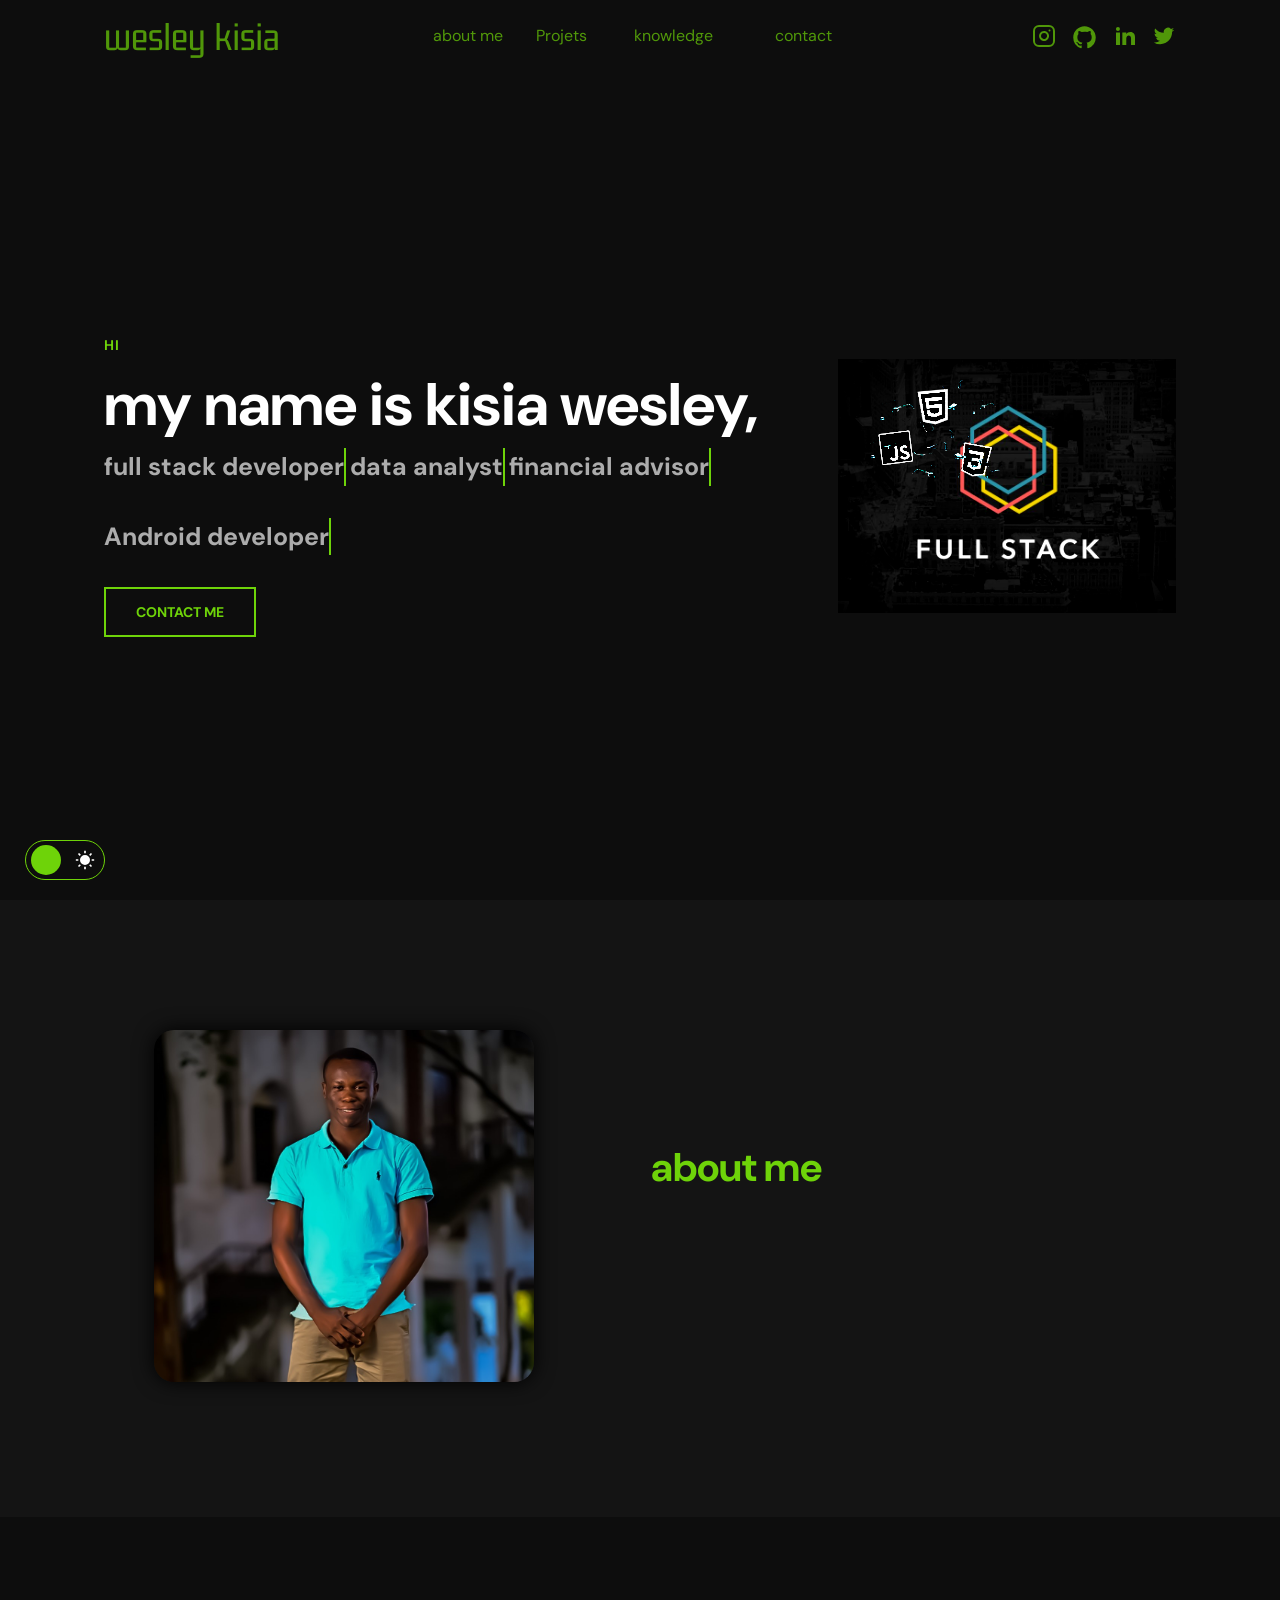
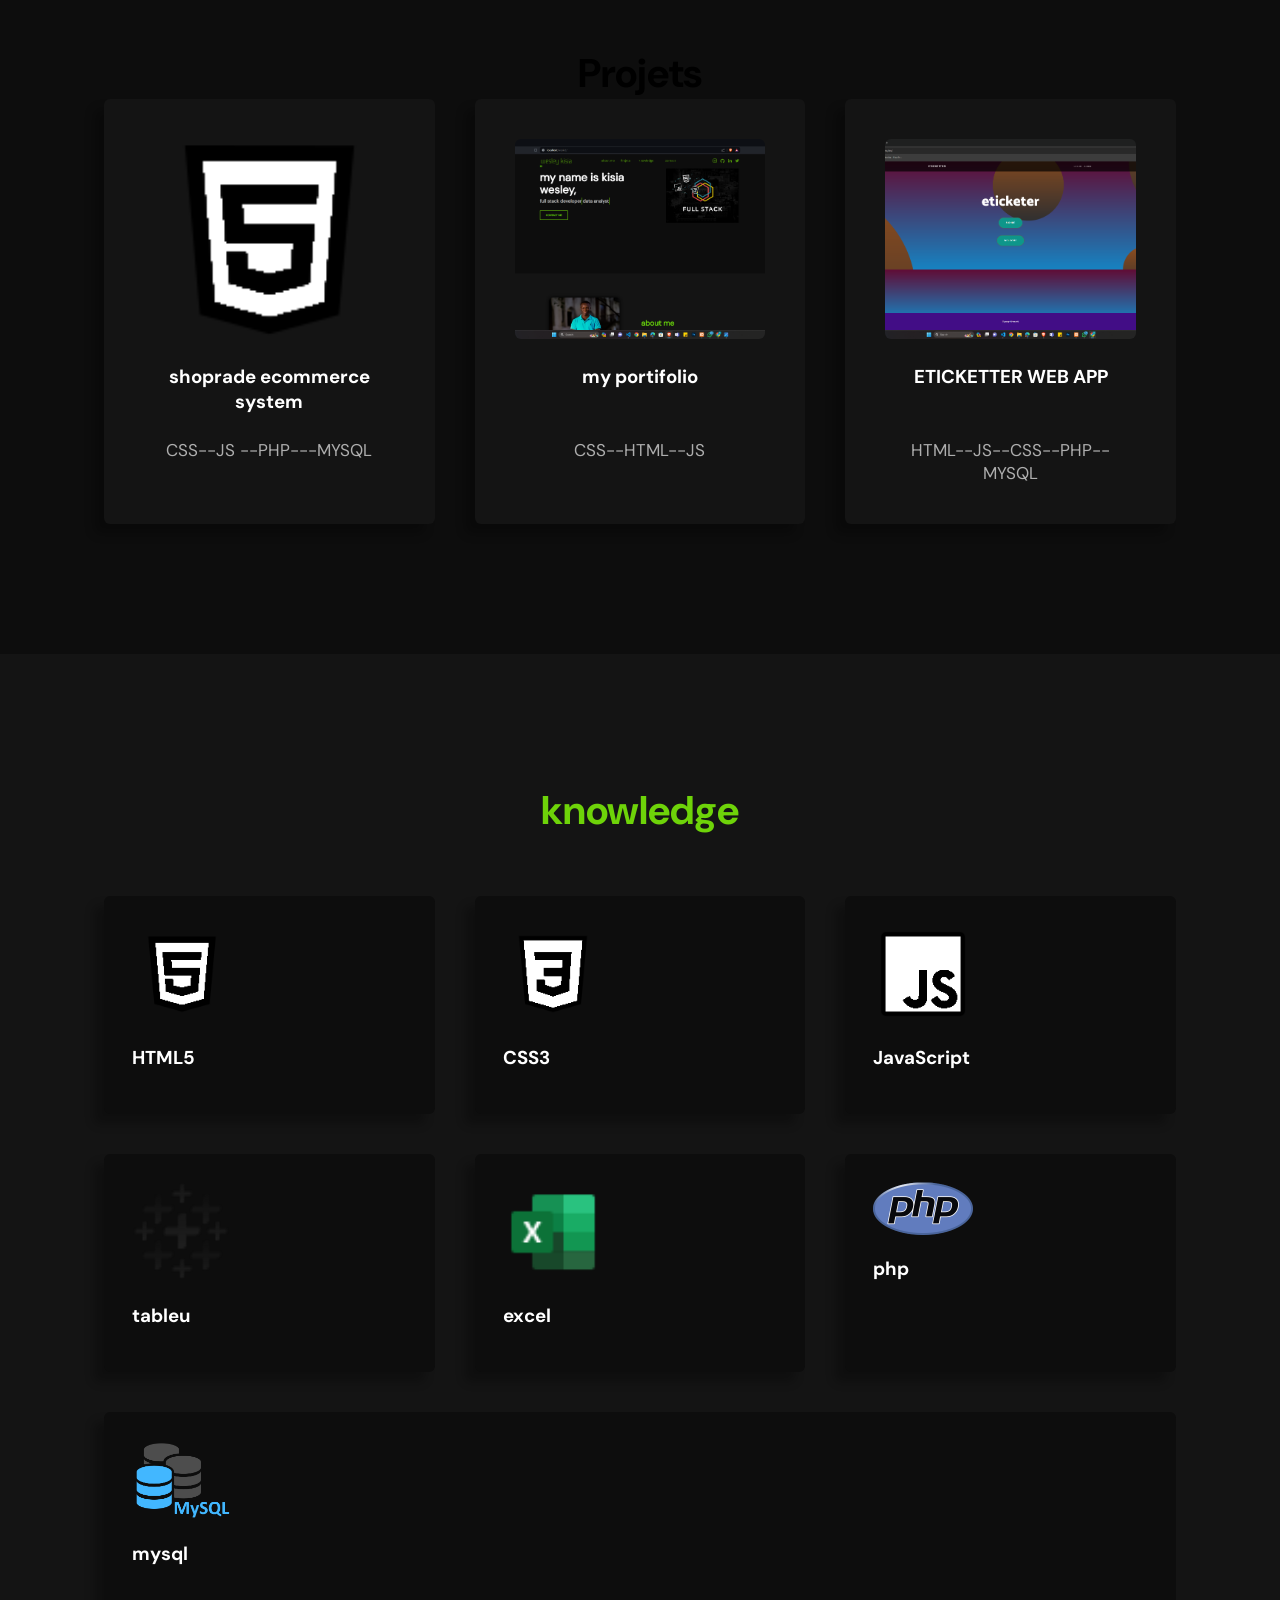
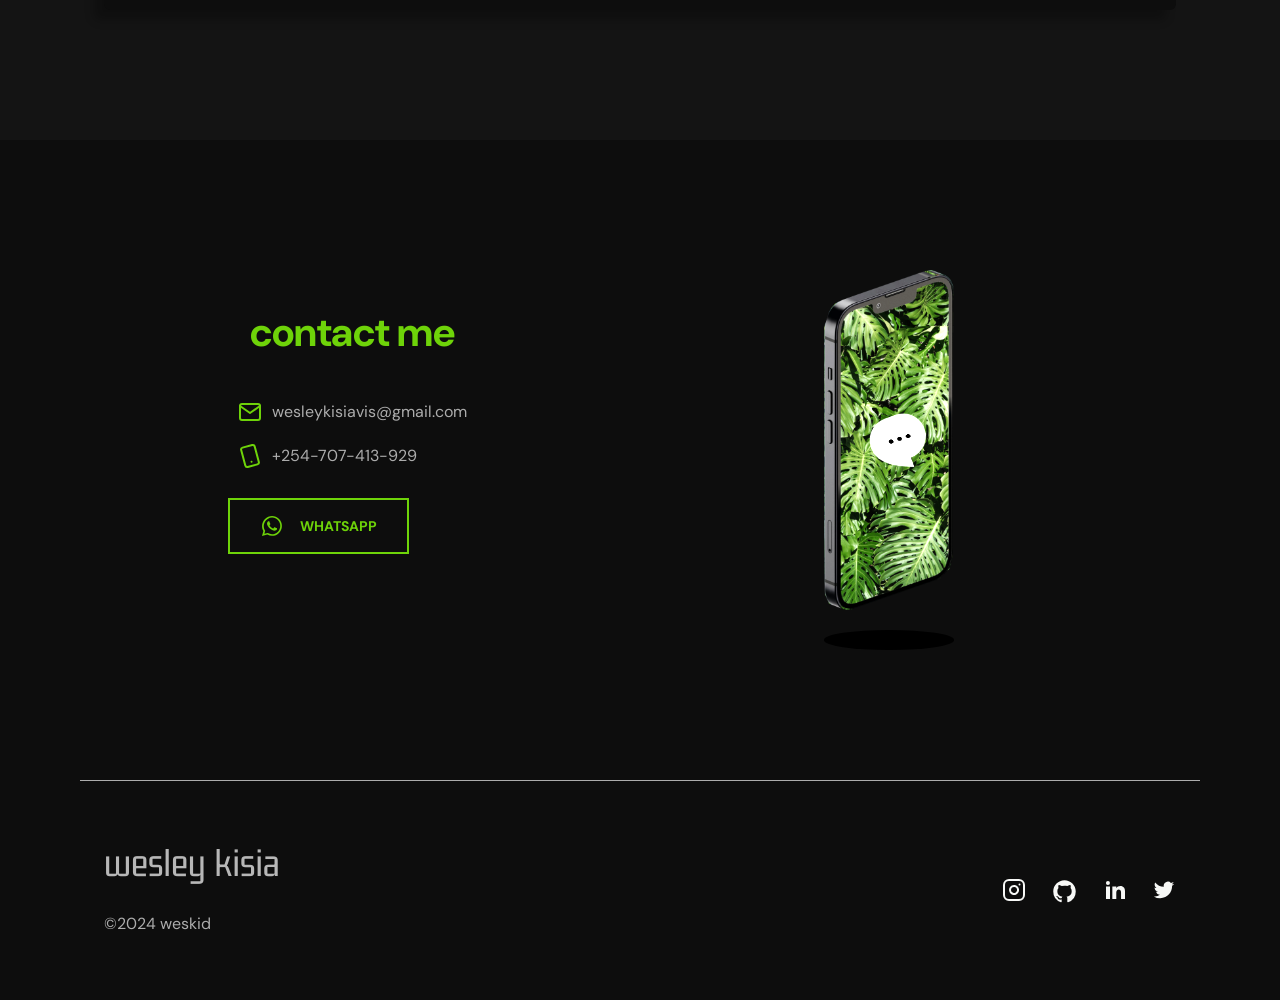
==== commit ac31d072: "Update index.html" ====
--- a/index.html
+++ b/index.html
@@ -219,6 +219,8 @@
           <div class="content">
             <p class="line typing">full stack developer</p>
             <p class="line typing">data analyst</p>
+               <p class="line typing">financial advisor</p>
+               <p class="line typing">Android developer </p>
             <a class="button" href="#contact"> contact me </a>
           </div>
         </div>
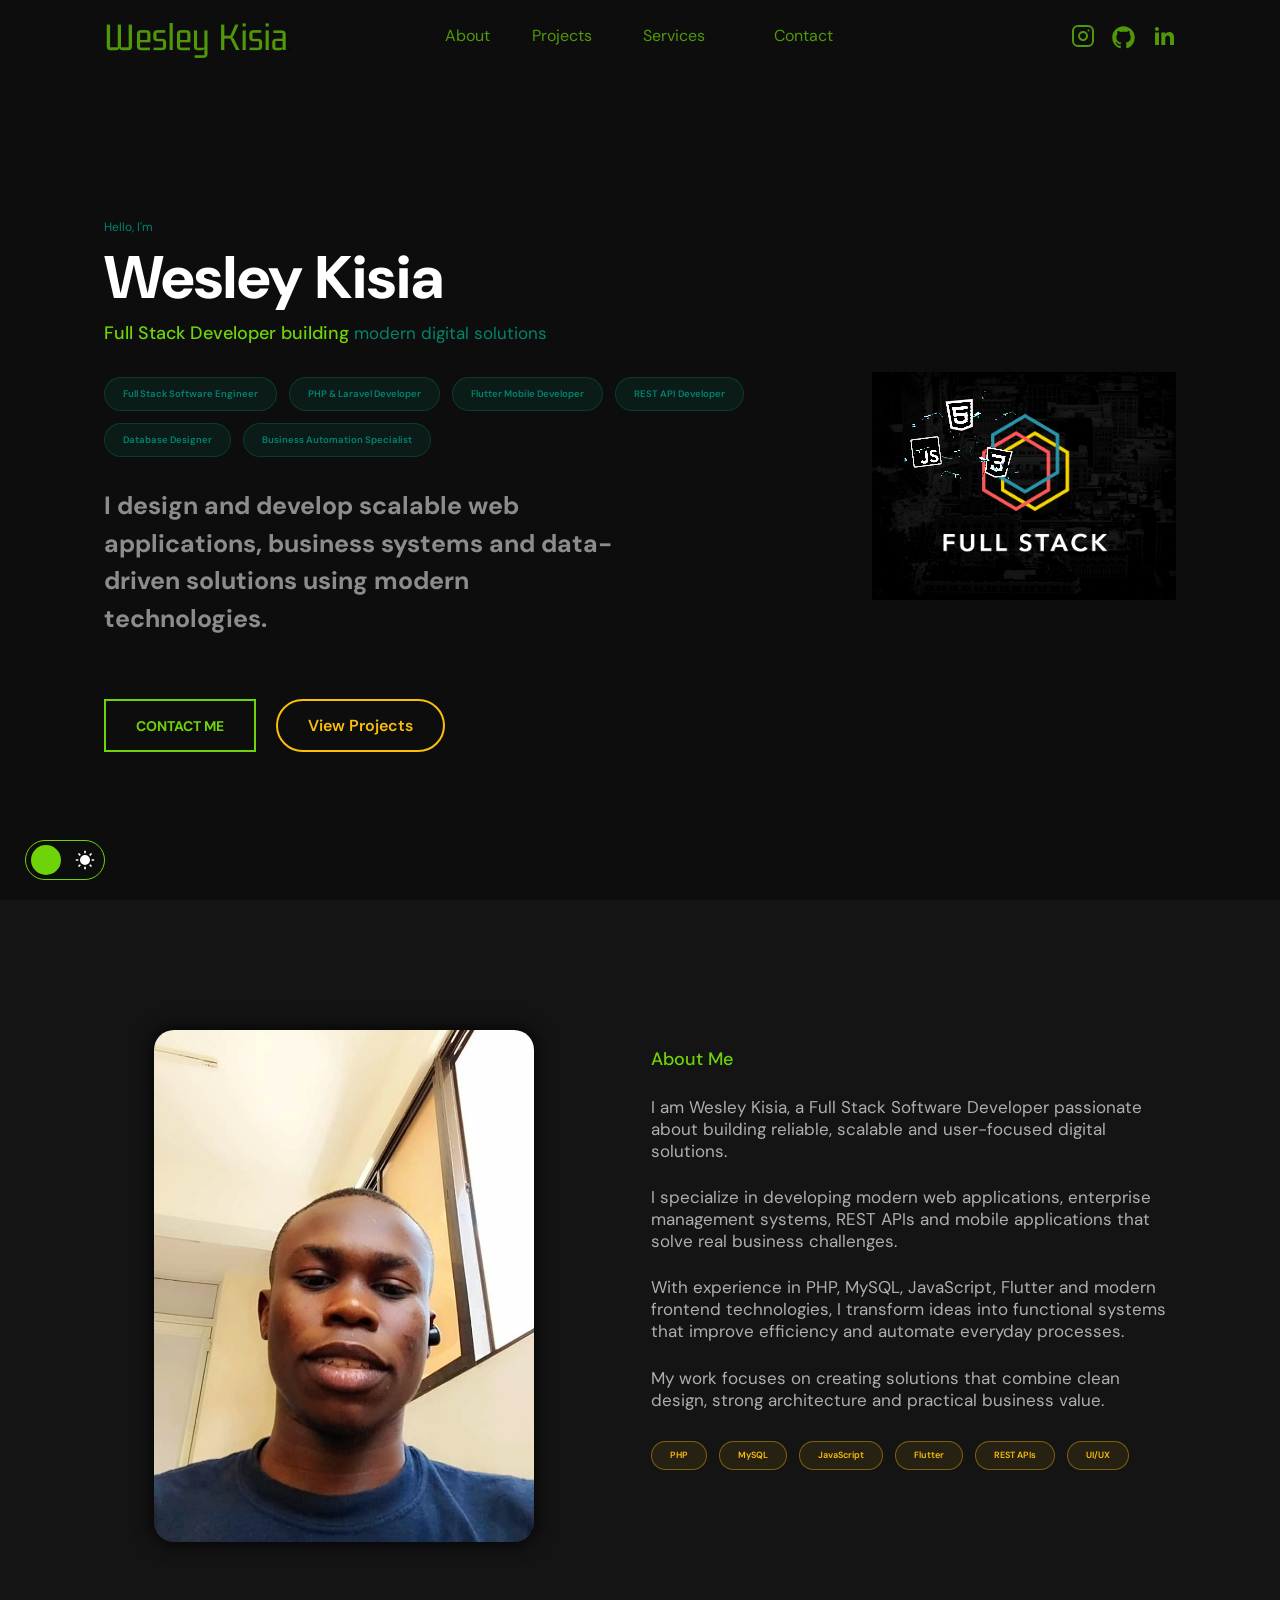
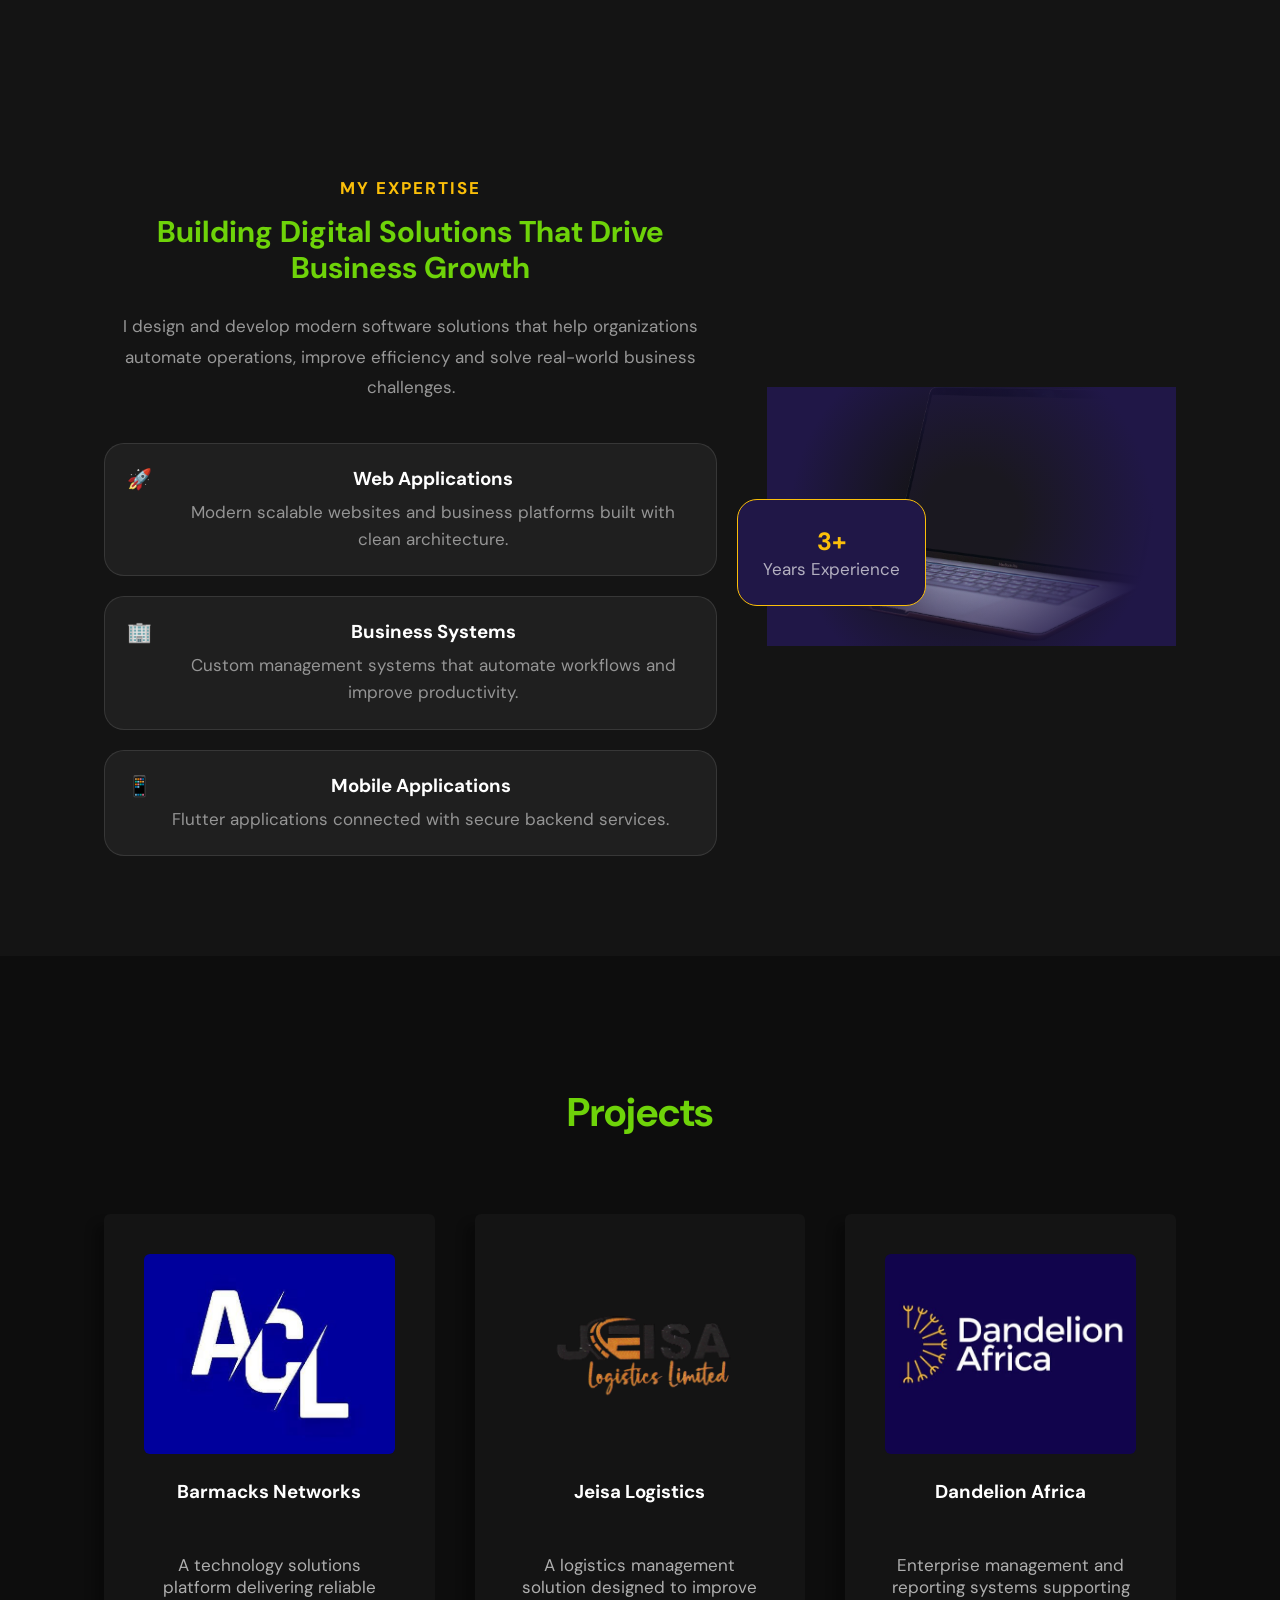
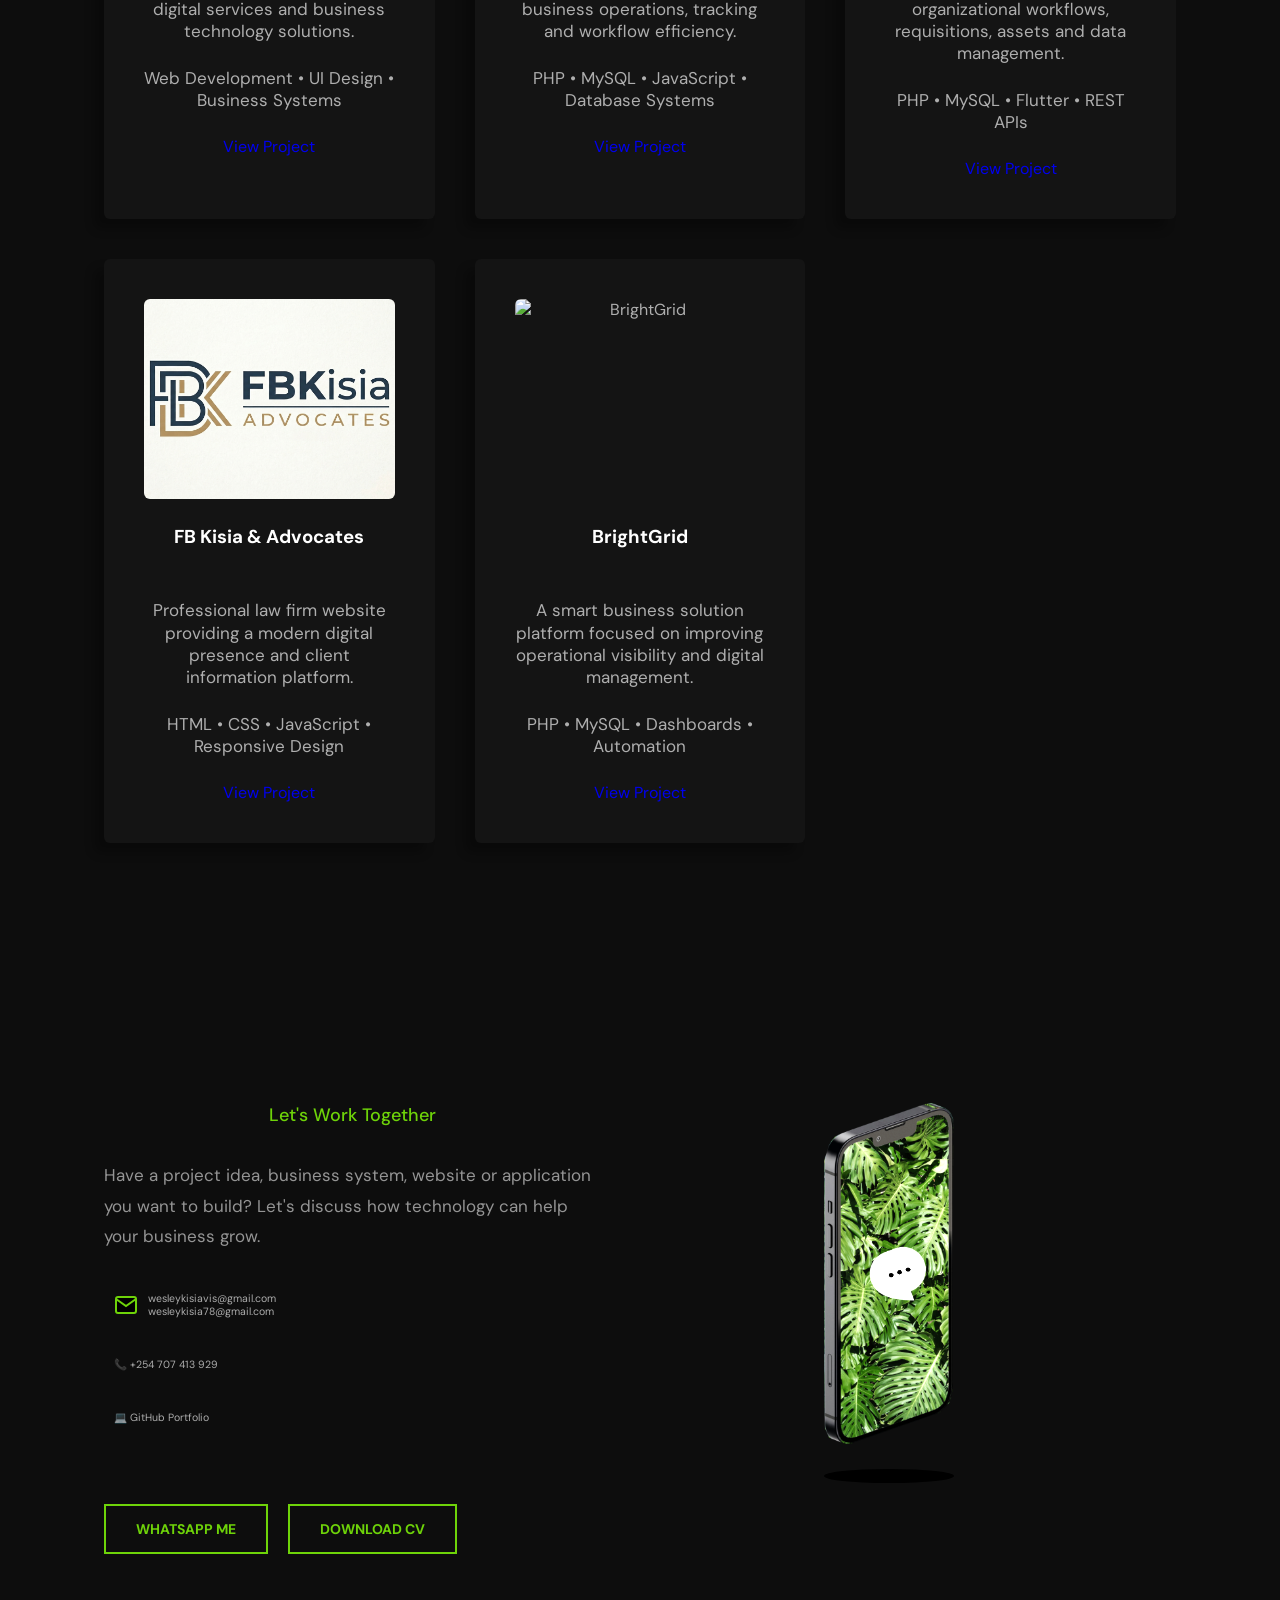
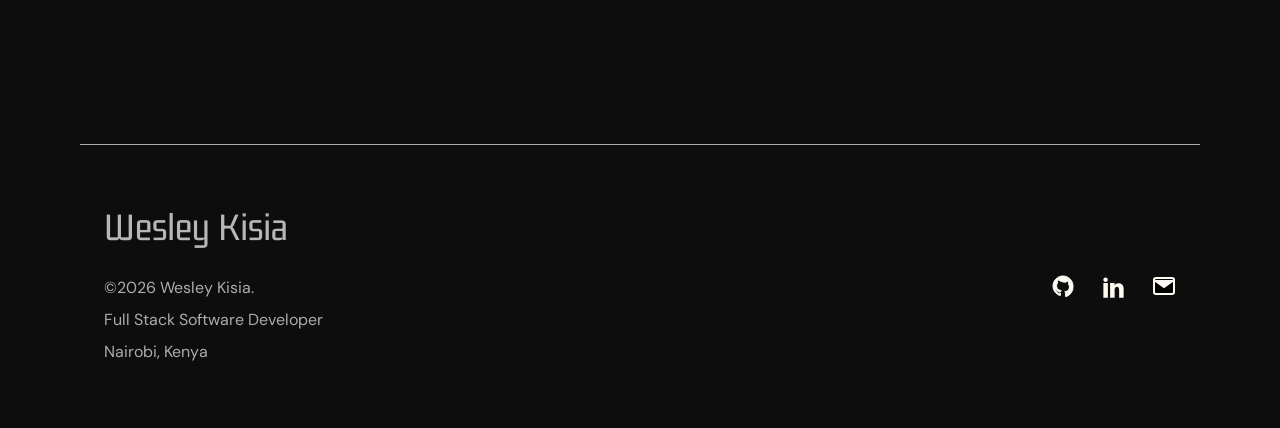
==== commit 5e15ec3e: "Initial portfolio upload" ====
--- a/index.html
+++ b/index.html
@@ -32,24 +32,39 @@
   <body>
     <nav id="navigation">
       <div class="wrapper">
-        <a class="logo close" href="#home"> wesley kisia </a>
+       <a class="logo close" href="#home">
+    Wesley Kisia<span>.</span>
+</a>
 
         <div class="menu">
           <ul>
             <li>
-              <a id="aboutNav" class="close" href="#about">about me</a>
-            </li>
-            <li>
-              <a id="projectsNav" class="close" href="#projects">Projets</a>
-            </li>
-            <li>
-              <a id="knowledgeNav" class="close" href="#knowledge"
-                >knowledge</a
-              >
-            </li>
-            <li>
-              <a id="contactNav" class="close" href="#contact">contact</a>
-            </li>
+<a id="aboutNav" class="close" href="#about">
+    About
+</a>
+</li>
+
+
+<li>
+<a id="projectsNav" class="close" href="#projects">
+    Projects
+</a>
+</li>
+<li>
+<a class="close" href="#services">
+    Services
+</a>
+</li>
+
+
+<li>
+    
+<a id="contactNav" class="close" href="#contact">
+    Contact
+</a>
+
+</li>
+
           </ul>
 
           <ul class="social-links">
@@ -110,7 +125,7 @@
             </li>
             <li>
               <a
-                href="https://linkedin.com/in/wesley kisia"
+                href="https://www.linkedin.com/in/wesley-kisia-8a68481a3/"
                 title="LinkedIn"
                 target="_blank"
                 ><svg
@@ -127,25 +142,7 @@
                 </svg>
               </a>
             </li>
-            <li>
-              <a
-                href="https://twitter.com/@kisi40414"
-                title="Twitter"
-                target="_blank"
-                ><svg
-                  xmlns="http://www.w3.org/2000/svg"
-                  viewBox="0 0 24 24"
-                  width="24"
-                  height="24"
-                >
-                  <path fill="none" d="M0 0h24v24H0z" />
-                  <path
-                    d="M22.162 5.656a8.384 8.384 0 0 1-2.402.658A4.196 4.196 0 0 0 21.6 4c-.82.488-1.719.83-2.656 1.015a4.182 4.182 0 0 0-7.126 3.814 11.874 11.874 0 0 1-8.62-4.37 4.168 4.168 0 0 0-.566 2.103c0 1.45.738 2.731 1.86 3.481a4.168 4.168 0 0 1-1.894-.523v.052a4.185 4.185 0 0 0 3.355 4.101 4.21 4.21 0 0 1-1.89.072A4.185 4.185 0 0 0 7.97 16.65a8.394 8.394 0 0 1-6.191 1.732 11.83 11.83 0 0 0 6.41 1.88c7.693 0 11.9-6.373 11.9-11.9 0-.18-.005-.362-.013-.54a8.496 8.496 0 0 0 2.087-2.165z"
-                    fill="rgba(255,255,255,1)"
-                  />
-                </svg>
-              </a>
-            </li>
+          
           </ul>
         </div>
 
@@ -212,18 +209,53 @@
     <section id="home">
       <div class="wrapper">
         <div class="col-a">
-          <header>
-            <h4>hi</h4>
-            <h1>my name is kisia  wesley,</h1>
-          </header>
-          <div class="content">
-            <p class="line typing">full stack developer</p>
-            <p class="line typing">data analyst</p>
-               <p class="line typing">financial advisor</p>
-               <p class="line typing">Android developer </p>
-            <a class="button" href="#contact"> contact me </a>
-          </div>
-        </div>
+
+  <header>
+    <span class="greeting">Hello, I'm</span>
+
+    <h1>
+      Wesley Kisia
+    </h1>
+
+    <h2>
+      Full Stack Developer building
+      <span class="highlight">modern digital solutions</span>
+    </h2>
+  </header>
+
+
+  <div class="content">
+
+    <div class="roles">
+      <span>Full Stack Software Engineer</span>
+      <span>PHP & Laravel Developer</span>
+      <span>Flutter Mobile Developer</span>
+      <span>REST API Developer</span>
+      <span>Database Designer</span>
+       <span>Business Automation Specialist</span>
+    </div>
+
+
+    <p class="hero-description">
+      I design and develop scalable web applications,
+      business systems and data-driven solutions using
+      modern technologies.
+    </p>
+
+
+    <div class="hero-buttons">
+      <a class="button" href="#contact">
+        Contact Me
+      </a>
+
+      <a class="secondary-button" href="#projects">
+        View Projects
+      </a>
+    </div>
+
+  </div>
+
+</div>
 
         <div class="col-b">
           <img
@@ -251,218 +283,556 @@
     </section>
 
     <section id="about">
-      <div class="wrapper">
+
+    <div class="wrapper">
+
+        <!-- Text Side -->
         <div class="col-a">
-          <header>
-            <h2>about me </h2>
-          </header>
-          <div class="content">
-            <p>
-           
-           </p>
-          </div>
+
+            <header>
+                <h2>
+                    About Me
+                </h2>
+            </header>
+
+
+            <div class="content">
+
+                <p>
+                    I am Wesley Kisia, a Full Stack Software Developer
+                    passionate about building reliable, scalable and
+                    user-focused digital solutions.
+                </p>
+
+
+                <p>
+                    I specialize in developing modern web applications,
+                    enterprise management systems, REST APIs and mobile
+                    applications that solve real business challenges.
+                </p>
+
+
+                <p>
+                    With experience in PHP, MySQL, JavaScript, Flutter and
+                    modern frontend technologies, I transform ideas into
+                    functional systems that improve efficiency and automate
+                    everyday processes.
+                </p>
+
+
+                <p>
+                    My work focuses on creating solutions that combine
+                    clean design, strong architecture and practical business
+                    value.
+                </p>
+
+
+                <div class="about-skills">
+
+                    <span>PHP</span>
+                    <span>MySQL</span>
+                    <span>JavaScript</span>
+                    <span>Flutter</span>
+                    <span>REST APIs</span>
+                    <span>UI/UX</span>
+
+                </div>
+
+
+            </div>
+
         </div>
 
+
+
+        <!-- Image Side -->
         <div class="col-b">
-          <img
-            src="./assets/images/edit.jpg"
-            alt="edit.jpg"
-          />
+
+            <div class="about-image">
+
+                <img
+                    src="./assets/images/wes.jpg"
+                    alt="Wesley Kisia Full Stack Developer"
+                />
+
+            </div>
+
         </div>
-      </div>
-    </section>
-
-    <section id="projects">
-      <div class="wrapper">
-        <h2>Projets</h2>
-    </header>
-     <div class="content">
-      <div class="cards">
-        <div class="card">
-          <img src="./assets/images/html.png" alt=" HTML5 icon." />
-
-          <h3>shoprade ecommerce system</h3>
-          <p>
-           CSS--JS --PHP---MYSQL
-          </p>
+
+
+    </div>
+
+</section>
+
+<section id="services">
+
+    <div class="wrapper">
+
+
+        <!-- Content -->
+        <div class="services-content">
+
+
+            <header>
+
+                <span class="section-tag">
+                    My Expertise
+                </span>
+
+                <h2>
+                    Building Digital Solutions
+                    That Drive Business Growth
+                </h2>
+
+            </header>
+
+
+
+            <p class="services-intro">
+
+                I design and develop modern software solutions
+                that help organizations automate operations,
+                improve efficiency and solve real-world business
+                challenges.
+
+            </p>
+
+
+
+
+            <div class="services-grid">
+
+
+                <div class="service-card">
+
+                    <div class="icon">
+                        🚀
+                    </div>
+
+                    <div>
+
+                        <h3>
+                            Web Applications
+                        </h3>
+
+                        <p>
+                            Modern scalable websites and business
+                            platforms built with clean architecture.
+                        </p>
+
+                    </div>
+
+                </div>
+
+
+
+
+                <div class="service-card">
+
+                    <div class="icon">
+                        🏢
+                    </div>
+
+                    <div>
+
+                        <h3>
+                            Business Systems
+                        </h3>
+
+                        <p>
+                            Custom management systems that automate
+                            workflows and improve productivity.
+                        </p>
+
+                    </div>
+
+                </div>
+
+
+
+
+                <div class="service-card">
+
+                    <div class="icon">
+                        📱
+                    </div>
+
+                    <div>
+
+                        <h3>
+                            Mobile Applications
+                        </h3>
+
+                        <p>
+                            Flutter applications connected with
+                            secure backend services.
+                        </p>
+
+                    </div>
+
+                </div>
+
+
+
+            </div>
+
+
         </div>
-        <div class="card">
-          <img src="./assets/images/pf.png" alt=" CSS3 icon." />
-
-          <h3>my portifolio</h3>
-          <p>
-           CSS--HTML--JS
-          </p>
+
+
+
+
+
+        <!-- Image -->
+        <div class="services-image">
+
+
+            <div class="image-overlay"></div>
+
+
+            <img
+                src="./assets/images/notebook.png"
+                alt="Software Development"
+            >
+
+
+
+            <div class="experience-card">
+
+                <strong>
+                    3+
+                </strong>
+
+                <span>
+                    Years Experience
+                </span>
+
+            </div>
+
+
         </div>
-        <div class="card">
-          <img src="./assets/images/ETS.png" alt="Javascript icon." />
-
-          <h3>ETICKETTER WEB APP</h3>
-          <p>
-           HTML--JS--CSS--PHP--MYSQL
-          </p>
+
+
+
+    </div>
+
+
+</section>
+<section id="projects">
+
+    <div class="wrapper">
+
+        <header>
+            <h2>Projects</h2>
+        </header>
+
+
+        <div class="content">
+
+            <div class="cards">
+
+
+                <!-- Barmacks Networks -->
+                <div class="card">
+
+                    <img 
+                    src="./assets/images/logo acl.jpg" 
+                    alt="Barmacks Networks">
+
+                    <h3>Barmacks Networks</h3>
+
+                    <p>
+                        A technology solutions platform delivering
+                        reliable digital services and business
+                        technology solutions.
+                    </p>
+
+                    <span>
+                        Web Development • UI Design • Business Systems
+                    </span>
+
+
+                    <a href="https://barmaksnetworks.co.ke/" target="_blank">
+                        View Project
+                    </a>
+
+                </div>
+
+
+
+                <!-- Jeisa Logistics -->
+                <div class="card">
+
+                    <img 
+                    src="./assets/images/jeisa.png" 
+                    alt="Jeisa Logistics">
+
+                    <h3>Jeisa Logistics</h3>
+
+                    <p>
+                        A logistics management solution designed to
+                        improve business operations, tracking and
+                        workflow efficiency.
+                    </p>
+
+                    <span>
+                        PHP • MySQL • JavaScript • Database Systems
+                    </span>
+
+
+                    <a href="https://jeisalogistics.co.ke/" target="_blank">
+                        View Project
+                    </a>
+
+                </div>
+
+
+
+                <!-- Dandelion Africa -->
+                <div class="card">
+
+                    <img 
+                    src="./assets/images/dandelion.jpg" 
+                    alt="Dandelion Africa">
+
+                    <h3>Dandelion Africa</h3>
+
+                    <p>
+                        Enterprise management and reporting systems
+                        supporting organizational workflows,
+                        requisitions, assets and data management.
+                    </p>
+
+                    <span>
+                        PHP • MySQL • Flutter • REST APIs
+                    </span>
+
+
+                    <a href="https://darms.co.ke/" target="_blank">
+                        View Project
+                    </a>
+
+                </div>
+
+
+
+                <!-- FB Kisia -->
+                <div class="card">
+
+                    <img 
+                    src="./assets/images/law firm logo.png" 
+                    alt="FB Kisia Advocates">
+
+                    <h3>FB Kisia & Advocates</h3>
+
+                    <p>
+                        Professional law firm website providing a
+                        modern digital presence and client information
+                        platform.
+                    </p>
+
+                    <span>
+                        HTML • CSS • JavaScript • Responsive Design
+                    </span>
+
+
+                    <a href="https://fbkisialaw.co.ke/" target="_blank">
+                        View Project
+                    </a>
+
+                </div>
+
+
+
+
+                <!-- BrightGrid -->
+                <div class="card">
+
+                    <img 
+                    src="./assets/images/brightgrid.png" 
+                    alt="BrightGrid">
+
+                    <h3>BrightGrid</h3>
+
+                    <p>
+                        A smart business solution platform focused on
+                        improving operational visibility and digital
+                        management.
+                    </p>
+
+                    <span>
+                        PHP • MySQL • Dashboards • Automation
+                    </span>
+
+
+                    <a href="https://brightgrid.co.ke/" target="_blank">
+                        View Project
+                    </a>
+
+                </div>
+
+
+            </div>
+
         </div>
-       
-      
-
-      </div>
+
     </div>
-  </div>
-
-
-
-    </section>
-
-    <section id="knowledge">
-      <div class="wrapper">
-        <header>
-          <h2>knowledge</h2>
-        </header>
-        <div class="content">
-          <div class="cards">
-            <div class="card">
-              <img src="./assets/images/html.png" alt=" HTML5 icon." />
-
-              <h3>HTML5</h3>
-              <p>
-               
-              </p>
+
+</section>
+
+    <section id="contact">
+
+    <div class="wrapper">
+
+
+        <!-- Left Content -->
+        <div class="col-a">
+
+            <header>
+
+                <h2>
+                    Let's Work Together
+                </h2>
+
+            </header>
+
+
+            <div class="content">
+
+
+                <p class="contact-text">
+
+                    Have a project idea, business system,
+                    website or application you want to build?
+
+                    Let's discuss how technology can help
+                    your business grow.
+
+                </p>
+
+
+
+                <ul>
+
+
+                    <li>
+
+                        <a href="mailto:wesleykisiavis@gmail.com">
+
+                            <svg width="24" height="24" viewBox="0 0 24 24">
+                                <path
+                                d="M4 4H20C21.1 4 22 4.9 22 6V18C22 19.1 21.1 20 20 20H4C2.9 20 2 19.1 2 18V6C2 4.9 2.9 4 4 4Z"
+                                stroke="#FBBF09"
+                                stroke-width="2"
+                                />
+                                <path
+                                d="M22 6L12 13L2 6"
+                                stroke="#FBBF09"
+                                stroke-width="2"
+                                />
+                            </svg>
+
+
+                            wesleykisiavis@gmail.com</br>
+                            wesleykisia78@gmail.com
+
+                        </a>
+
+                    </li>
+
+
+
+
+                    <li>
+
+                        <a href="tel:+254707413929">
+
+                            📞
+
+                            +254 707 413 929
+
+                        </a>
+
+                    </li>
+
+
+
+                    <li>
+
+                        <a href="https://github.com/wesley-coder" target="_blank">
+
+                            💻
+
+                            GitHub Portfolio
+
+                        </a>
+
+                    </li>
+
+
+                </ul>
+
+
+
+                <div class="contact-buttons">
+
+
+                    <a 
+                    class="button"
+                    href="https://api.whatsapp.com/send?phone=254707413929"
+                    target="_blank">
+
+                        WhatsApp Me
+
+                    </a>
+
+
+
+                    <a 
+                    class="button"
+                    href="./assets/files/Wesley  Kisia  Cv.pdf"
+                    download>
+
+                        Download CV
+
+                    </a>
+
+
+                </div>
+
+
+
             </div>
-            <div class="card">
-              <img src="./assets/images/css.png" alt=" CSS3 icon." />
-
-              <h3>CSS3</h3>
-              <p>
-               
-              </p>
+
+
+        </div>
+
+
+
+
+        <!-- Right Image -->
+        <div class="col-b">
+
+            <div class="contact-image">
+
+                <img 
+                src="./assets/images/celular-2.png"
+                alt="Contact Wesley Kisia">
+
+
             </div>
-            <div class="card">
-              <img src="./assets/images/js.png" alt="Javascript icon." />
-
-              <h3>JavaScript</h3>
-              <p>
-               
-              </p>
-            </div>
-            <div class="card">
-              <img src="./assets/images/tableu.png" alt="Javascript icon." />
-
-              <h3>tableu</h3>
-              <p>
-               
-              </p>
-            </div>
-            <div class="card">
-              <img src="./assets/images/excel.png" alt="Javascript icon." />
-
-              <h3>excel</h3>
-              <p>
-               
-              </p>
-            </div>
-          
-    
-      
-            <div class="card">
-              <img src="./assets/images/php.png" alt=" php icon." />
-
-              <h3>php</h3>
-              <p>
-               
-              </p>
-            </div>
-            <div class="card">
-              <img src="./assets/images/sql.png" alt=" php icon." />
-
-              <h3>mysql</h3>
-              <p>
-               
-              </p>
-            </div>
-          </div>
+
+
         </div>
-      </div>
-    
-  
-    </section>
-
-    <section id="contact">
-      <div class="wrapper">
-        <div class="col-a">
-          <header>
-            <h2>contact me</h2>
-          </header>
-          <div class="content">
-            <ul>
-              <li>
-                <a href="mailto: wesleykisiavis@gmail.com" title="send e-mail">
-                  <svg
-                    width="24"
-                    height="24"
-                    viewBox="0 0 24 24"
-                    fill="none"
-                    xmlns="http://www.w3.org/2000/svg"
-                  >
-                    <path
-                      d="M4 4H20C21.1 4 22 4.9 22 6V18C22 19.1 21.1 20 20 20H4C2.9 20 2 19.1 2 18V6C2 4.9 2.9 4 4 4Z"
-                      stroke="#00856F"
-                      stroke-width="2"
-                      stroke-linecap="round"
-                      stroke-linejoin="round"
-                    />
-                    <path
-                      d="M22 6L12 13L2 6"
-                      stroke="#00856F"
-                      stroke-width="2"
-                      stroke-linecap="round"
-                      stroke-linejoin="round"
-                    />
-                  </svg>
-
-                 wesleykisiavis@gmail.com
-                </a>
-              </li>
-              <li>
-                <a href="tel:+254707413929
-                              " title="Fazer ligação"
-                  ><img
-                    src="./assets/icons/celular.svg"
-                    alt="Ícone de celular."
-                    id="cel"
-                  />
-                  +254-707-413-929</a
-                >
-              </li>
-            </ul>
-
-            <a
-              class="button"
-              title="whatsapp no!"
-              href="https://api.whatsapp.com/send?phone=0707413929&text=Fala,%20weskid%20Vim%20do%20teu%20folio,"
-              target="_blank"
-            >
-              <svg
-                width="24"
-                height="24"
-                viewBox="0 0 24 24"
-                fill="none"
-                xmlns="http://www.w3.org/2000/svg"
-              >
-                <path
-                  d="M16.6 14.0001C16.4 13.9001 15.1 13.3001 14.9 13.2001C14.7 13.1001 14.5 13.1001 14.3 13.3001C14.1 13.5001 13.7 14.1001 13.5 14.3001C13.4 14.5001 13.2 14.5001 13 14.4001C12.3 14.1001 11.6 13.7001 11 13.2001C10.5 12.7001 10 12.1001 9.6 11.5001C9.5 11.3001 9.6 11.1001 9.7 11.0001C9.8 10.9001 9.9 10.7001 10.1 10.6001C10.2 10.5001 10.3 10.3001 10.3 10.2001C10.4 10.1001 10.4 9.9001 10.3 9.8001C10.2 9.7001 9.7 8.5001 9.5 8.0001C9.4 7.3001 9.2 7.3001 9 7.3001C8.9 7.3001 8.7 7.3001 8.5 7.3001C8.3 7.3001 8 7.5001 7.9 7.6001C7.3 8.2001 7 8.9001 7 9.7001C7.1 10.6001 7.4 11.5001 8 12.3001C9.1 13.9001 10.5 15.2001 12.2 16.0001C12.7 16.2001 13.1 16.4001 13.6 16.5001C14.1 16.7001 14.6 16.7001 15.2 16.6001C15.9 16.5001 16.5 16.0001 16.9 15.4001C17.1 15.0001 17.1 14.6001 17 14.2001C17 14.2001 16.8 14.1001 16.6 14.0001ZM19.1 4.9001C15.2 1.0001 8.9 1.0001 5 4.9001C1.8 8.1001 1.2 13.0001 3.4 16.9001L2 22.0001L7.3 20.6001C8.8 21.4001 10.4 21.8001 12 21.8001C17.5 21.8001 21.9 17.4001 21.9 11.9001C22 9.3001 20.9 6.8001 19.1 4.9001ZM16.4 18.9001C15.1 19.7001 13.6 20.2001 12 20.2001C10.5 20.2001 9.1 19.8001 7.8 19.1001L7.5 18.9001L4.4 19.7001L5.2 16.7001L5 16.4001C2.6 12.4001 3.8 7.4001 7.7 4.9001C11.6 2.4001 16.6 3.7001 19 7.5001C21.4 11.4001 20.3 16.5001 16.4 18.9001Z"
-                  fill="white"
-                />
-              </svg>
-              WhatsApp
-            </a>
-          </div>
-        </div>
-
-        <div class="col-b">
-          <img src="./assets/images/celular-2.png" alt="Ícone de celular." />
-        </div>
-      </div>
-    </section>
+
+
+
+    </div>
+
+
+</section>
+
+
 
     <a id="backToTopButton" title="Voltar ao topo" href="#home">
       <svg
@@ -490,116 +860,135 @@
       </svg>
     </a>
 
-    <footer>
-      <div class="wrapper">
+<footer>
+
+    <div class="wrapper">
+
+
         <div class="col-a">
-          <a class="logo" href="#home"> wesley kisia </a>
-
-          <p>
-            ©2024 weskid <br />
-           
-          </p>
+
+            <a class="logo" href="#home">
+                Wesley Kisia
+            </a>
+
+
+            <p>
+                ©<span id="year"></span> Wesley Kisia.
+                <br>
+                Full Stack Software Developer
+                <br>
+                Nairobi, Kenya
+            </p>
+
+
         </div>
 
+
+
+
         <div class="col-b">
-          <ul class="social-links">
-            <li>
-              <a
-                href="https://instagram.com/weskid_"
-                title="Instagram"
-                target="_blank"
-                ><svg
-                  width="24"
-                  height="24"
-                  viewBox="0 0 24 24"
-                  fill="none"
-                  xmlns="http://www.w3.org/2000/svg"
-                >
-                  <path
-                    d="M17 1.99997H7C4.23858 1.99997 2 4.23855 2 6.99997V17C2 19.7614 4.23858 22 7 22H17C19.7614 22 22 19.7614 22 17V6.99997C22 4.23855 19.7614 1.99997 17 1.99997Z"
-                    stroke="#FFFAF1"
-                    stroke-width="2"
-                    stroke-linecap="round"
-                    stroke-linejoin="round"
-                  />
-                  <path
-                    d="M15.9997 11.3701C16.1231 12.2023 15.981 13.0523 15.5935 13.7991C15.206 14.5459 14.5929 15.1515 13.8413 15.5297C13.0898 15.908 12.2382 16.0397 11.4075 15.906C10.5768 15.7723 9.80947 15.3801 9.21455 14.7852C8.61962 14.1903 8.22744 13.4229 8.09377 12.5923C7.96011 11.7616 8.09177 10.91 8.47003 10.1584C8.84829 9.40691 9.45389 8.7938 10.2007 8.4063C10.9475 8.0188 11.7975 7.87665 12.6297 8.00006C13.4786 8.12594 14.2646 8.52152 14.8714 9.12836C15.4782 9.73521 15.8738 10.5211 15.9997 11.3701Z"
-                    stroke="#FFFAF1"
-                    stroke-width="2"
-                    stroke-linecap="round"
-                    stroke-linejoin="round"
-                  />
-                  <path
-                    d="M17.5 6.49997H17.51"
-                    stroke="#FFFAF1"
-                    stroke-width="2"
-                    stroke-linecap="round"
-                    stroke-linejoin="round"
-                  />
-                </svg>
-              </a>
-            </li>
-            <li>
-              <a
-                href="https://github.com/wesley_coder"
-                title="Github"
-                target="_blank"
-                ><svg
-                  xmlns="http://www.w3.org/2000/svg"
-                  viewBox="0 0 24 24"
-                  width="24"
-                  height="24"
-                >
-                  <path fill="none" d="M0 0h24v24H0z" />
-                  <path
-                    d="M12 2C6.475 2 2 6.475 2 12a9.994 9.994 0 0 0 6.838 9.488c.5.087.687-.213.687-.476 0-.237-.013-1.024-.013-1.862-2.512.463-3.162-.612-3.362-1.175-.113-.288-.6-1.175-1.025-1.413-.35-.187-.85-.65-.013-.662.788-.013 1.35.725 1.538 1.025.9 1.512 2.338 1.087 2.912.825.088-.65.35-1.087.638-1.337-2.225-.25-4.55-1.113-4.55-4.938 0-1.088.387-1.987 1.025-2.688-.1-.25-.45-1.275.1-2.65 0 0 .837-.262 2.75 1.026a9.28 9.28 0 0 1 2.5-.338c.85 0 1.7.112 2.5.337 1.912-1.3 2.75-1.024 2.75-1.024.55 1.375.2 2.4.1 2.65.637.7 1.025 1.587 1.025 2.687 0 3.838-2.337 4.688-4.562 4.938.362.312.675.912.675 1.85 0 1.337-.013 2.412-.013 2.75 0 .262.188.574.688.474A10.016 10.016 0 0 0 22 12c0-5.525-4.475-10-10-10z"
-                    fill="rgba(255,255,255,1)"
-                  />
-                </svg>
-              </a>
-            </li>
-            <li>
-              <a
-                href="https://linkedin.com/in/wesley kisia"
-                title="LinkedIn"
-                target="_blank"
-                ><svg
-                  xmlns="http://www.w3.org/2000/svg"
-                  viewBox="0 0 24 24"
-                  width="24"
-                  height="24"
-                >
-                  <path fill="none" d="M0 0h24v24H0z" />
-                  <path
-                    d="M6.94 5a2 2 0 1 1-4-.002 2 2 0 0 1 4 .002zM7 8.48H3V21h4V8.48zm6.32 0H9.34V21h3.94v-6.57c0-3.66 4.77-4 4.77 0V21H22v-7.93c0-6.17-7.06-5.94-8.72-2.91l.04-1.68z"
-                    fill="rgba(255,255,255,1)"
-                  />
-                </svg>
-              </a>
-            </li>
-            <li>
-              <a
-                href="https://twitter.com/@kisi40414"
-                title="Twitter"
-                target="_blank"
-                ><svg
-                  xmlns="http://www.w3.org/2000/svg"
-                  viewBox="0 0 24 24"
-                  width="24"
-                  height="24"
-                >
-                  <path fill="none" d="M0 0h24v24H0z" />
-                  <path
-                    d="M22.162 5.656a8.384 8.384 0 0 1-2.402.658A4.196 4.196 0 0 0 21.6 4c-.82.488-1.719.83-2.656 1.015a4.182 4.182 0 0 0-7.126 3.814 11.874 11.874 0 0 1-8.62-4.37 4.168 4.168 0 0 0-.566 2.103c0 1.45.738 2.731 1.86 3.481a4.168 4.168 0 0 1-1.894-.523v.052a4.185 4.185 0 0 0 3.355 4.101 4.21 4.21 0 0 1-1.89.072A4.185 4.185 0 0 0 7.97 16.65a8.394 8.394 0 0 1-6.191 1.732 11.83 11.83 0 0 0 6.41 1.88c7.693 0 11.9-6.373 11.9-11.9 0-.18-.005-.362-.013-.54a8.496 8.496 0 0 0 2.087-2.165z"
-                    fill="rgba(255,255,255,1)"
-                  />
-                </svg>
-              </a>
-            </li>
-          </ul>
+
+            <ul class="social-links">
+
+
+              
+
+
+
+
+                <!-- Github -->
+                <li>
+
+                    <a
+                    href="https://github.com/wesley-coder"
+                    title="Github"
+                    target="_blank">
+
+
+                        <svg width="24" height="24" viewBox="0 0 24 24">
+
+                            <path
+                            fill="#FFFAF1"
+                            d="M12 2C6.48 2 2 6.48 2 12c0 4.42 2.87 8.17 6.84 9.5.5.09.68-.22.68-.48v-1.7c-2.78.6-3.37-1.34-3.37-1.34-.45-1.16-1.11-1.47-1.11-1.47-.91-.62.07-.61.07-.61 1 .07 1.53 1.03 1.53 1.03.9 1.53 2.35 1.09 2.92.84.09-.65.35-1.09.64-1.34-2.22-.25-4.56-1.11-4.56-4.94 0-1.09.39-1.98 1.03-2.68-.1-.25-.45-1.27.1-2.65 0 0 .84-.27 2.75 1.02A9.5 9.5 0 0 1 12 7.99c.85 0 1.7.11 2.5.33 1.91-1.29 2.75-1.02 2.75-1.02.55 1.38.2 2.4.1 2.65.64.7 1.03 1.59 1.03 2.68 0 3.84-2.34 4.69-4.57 4.94.36.31.68.92.68 1.85v2.74c0 .27.18.58.69.48A10 10 0 0 0 22 12c0-5.52-4.48-10-10-10z"/>
+
+                        </svg>
+
+
+                    </a>
+
+                </li>
+
+
+
+
+                <!-- LinkedIn -->
+                <li>
+
+                    <a
+                    href="https://www.linkedin.com/in/wesley-kisia-8a68481a3"
+                    title="LinkedIn"
+                    target="_blank">
+
+
+                        <svg width="24" height="24" viewBox="0 0 24 24">
+
+                            <path
+                            fill="#FFFAF1"
+                            d="M6.94 5a2 2 0 1 1-4 0 2 2 0 0 1 4 0zM7 8H3v13h4V8zm6 0H9v13h4v-7c0-3.5 4-3.8 4 0v7h4v-8c0-6-7-5.8-8-2.8V8z"/>
+
+                        </svg>
+
+
+                    </a>
+
+                </li>
+
+
+
+
+                <!-- Email -->
+                <li>
+
+                    <a
+                    href="mailto:wesleykisia78@gmail.com"
+                    title="Email">
+
+                        <svg width="24" height="24" viewBox="0 0 24 24">
+
+                            <path
+                            d="M4 4H20C21.1 4 22 4.9 22 6V18C22 19.1 21.1 20 20 20H4C2.9 20 2 19.1 2 18V6C2 4.9 2.9 4 4 4Z"
+                            stroke="#FFFAF1"
+                            stroke-width="2"/>
+
+                            <path
+                            d="M22 6L12 13L2 6"
+                            stroke="#FFFAF1"
+                            stroke-width="2"/>
+
+                        </svg>
+
+                    </a>
+
+                </li>
+
+
+
+            </ul>
+
+
         </div>
-      </div>
-    </footer>
+
+
+    </div>
+
+
+</footer>
+
+
+
+<script>
+    document.getElementById("year").textContent = new Date().getFullYear();
+</script>
 
     <div id="toggle">
       <input type="checkbox" id="sw-checkbox" />
@@ -630,4 +1019,4 @@
       </label>
     </div>
   </body>
-</html>
+</html>
--- a/assets/css/style.css
+++ b/assets/css/style.css
@@ -28,6 +28,7 @@
 html {
   scroll-behavior: smooth;
 }
+
 
 html,
 body {
@@ -246,6 +247,234 @@
   stroke: var(--paragraph-2);
 }
 
+#services {
+
+    padding:100px 0;
+
+    overflow:hidden;
+
+}
+
+
+
+#services .wrapper {
+
+    display:grid;
+
+    grid-template-columns:1.2fr .8fr;
+
+    align-items:center;
+
+    gap:50px;
+
+}
+
+
+
+.section-tag {
+
+    color:#FBBF09;
+
+    font-weight:700;
+
+    text-transform:uppercase;
+
+    letter-spacing:2px;
+
+}
+
+
+
+.services-content h2 {
+
+    font-size:3rem;
+
+    line-height:1.2;
+
+    margin:15px 0 25px;
+
+}
+
+
+
+.services-intro {
+
+    max-width:650px;
+
+    line-height:1.8;
+
+    opacity:.85;
+
+}
+
+
+
+.services-grid {
+
+    display:grid;
+
+    grid-template-columns:1fr;
+
+    gap:20px;
+
+    margin-top:40px;
+
+}
+
+
+
+.service-card {
+
+    display:flex;
+
+    gap:20px;
+
+    padding:22px;
+
+    border-radius:20px;
+
+    background:
+
+    rgba(255,255,255,.05);
+
+    border:
+
+    1px solid rgba(255,255,255,.1);
+
+}
+
+
+
+.service-card:hover {
+
+    border-color:#FBBF09;
+
+}
+
+
+
+.icon {
+
+    font-size:2rem;
+
+}
+
+
+
+.service-card h3 {
+
+    margin-bottom:8px;
+
+}
+
+
+
+.service-card p {
+
+    opacity:.8;
+
+    line-height:1.6;
+
+}
+
+
+
+
+.services-image {
+
+    position:relative;
+
+}
+
+
+
+.services-image img {
+
+    width:100%;
+
+    position:relative;
+
+    z-index:2;
+
+}
+
+
+
+.image-overlay {
+
+    position:absolute;
+
+    inset:0;
+
+    background:
+
+    radial-gradient(
+
+    circle,
+
+    transparent 20%,
+
+    #201747 75%
+
+    );
+
+    z-index:3;
+
+}
+
+
+
+.experience-card {
+
+    position:absolute;
+
+    bottom:40px;
+
+    left:-30px;
+
+    z-index:5;
+
+    padding:25px;
+
+    background:#201747;
+
+    border-radius:20px;
+
+    border:1px solid #FBBF09;
+
+}
+
+
+
+.experience-card strong {
+
+    display:block;
+
+    font-size:2.5rem;
+
+    color:#FBBF09;
+
+}
+
+
+@media(max-width:900px){
+
+#services .wrapper{
+
+grid-template-columns:1fr;
+
+}
+
+
+.services-image{
+
+margin-top:40px;
+
+}
+
+}
+
+
 /*===== NAVIGATION ===================================*/
 
 nav {
@@ -495,6 +724,276 @@
   }
 }
 
+.greeting {
+    display:block;
+    font-size:1.2rem;
+    color:#00856F;
+    margin-bottom:10px;
+}
+
+
+.col-a h1 {
+    font-size:4rem;
+    font-weight:800;
+    line-height:1;
+    margin-bottom:20px;
+}
+
+
+.col-a h2 {
+    font-size:1.8rem;
+    font-weight:500;
+    line-height:1.4;
+    max-width:600px;
+}
+
+
+.highlight {
+    color:#00856F;
+}
+
+
+.roles {
+    display:flex;
+    flex-wrap:wrap;
+    gap:12px;
+    margin:30px 0;
+}
+
+
+.roles span {
+
+    padding:10px 18px;
+
+    border-radius:30px;
+
+    background:
+    rgba(0,133,111,0.12);
+
+    border:
+    1px solid rgba(0,133,111,0.3);
+
+    color:#00856F;
+
+    font-size:0.95rem;
+
+    font-weight:600;
+
+    transition:.3s ease;
+
+}
+
+
+.roles span:hover {
+
+    transform:translateY(-5px);
+
+    background:#00856F;
+
+    color:white;
+
+}
+
+
+
+.hero-description {
+
+    max-width:520px;
+
+    font-size:1.1rem;
+
+    line-height:1.7;
+
+    opacity:.8;
+
+}
+
+
+
+.hero-buttons {
+
+    display:flex;
+
+    gap:20px;
+
+    margin-top:30px;
+
+}
+
+
+
+.secondary-button {
+
+    padding:14px 30px;
+
+    border-radius:30px;
+
+    border:2px solid #00856F;
+
+    color:#00856F;
+
+    text-decoration:none;
+
+    font-weight:bold;
+
+}
+
+
+
+.secondary-button:hover {
+
+    background:#00856F;
+
+    color:white;
+
+}
+
+
+.about-skills {
+
+    display:flex;
+    flex-wrap:wrap;
+    gap:12px;
+    margin-top:30px;
+
+}
+
+
+.about-skills span {
+
+    padding:8px 18px;
+
+    border-radius:25px;
+
+    border:1px solid rgba(251,191,9,.4);
+
+    background:rgba(251,191,9,.08);
+
+    color:#FBBF09;
+
+    font-weight:600;
+
+    font-size:.9rem;
+
+}
+
+
+.about-image {
+
+    position:relative;
+
+}
+
+
+.about-image img {
+
+    width:100%;
+
+    max-width:420px;
+
+    border-radius:25px;
+
+    object-fit:cover;
+
+}
+
+.contact-text {
+
+    max-width:500px;
+
+    line-height:1.8;
+
+    opacity:.85;
+
+    margin-bottom:30px;
+
+}
+
+
+
+.content ul {
+
+    list-style:none;
+
+    padding:0;
+
+}
+
+
+
+.content ul li {
+
+    margin-bottom:20px;
+
+}
+
+
+
+.content ul li a {
+
+    display:flex;
+
+    align-items:center;
+
+    gap:15px;
+
+    text-decoration:none;
+
+    color:inherit;
+
+    font-size:1.05rem;
+
+}
+
+
+
+.contact-buttons {
+
+    display:flex;
+
+    gap:20px;
+
+    margin-top:30px;
+
+}
+
+
+
+.secondary-button {
+
+    padding:14px 30px;
+
+    border-radius:30px;
+
+    border:2px solid #FBBF09;
+
+    color:#FBBF09;
+
+    text-decoration:none;
+
+    font-weight:600;
+
+}
+
+
+
+.secondary-button:hover {
+
+    background:#FBBF09;
+
+    color:#201747;
+
+}
+
+
+
+.contact-image img {
+
+    width:100%;
+
+    max-width:420px;
+
+}
 #home .wrapper::before {
   content: "";
   display: block;
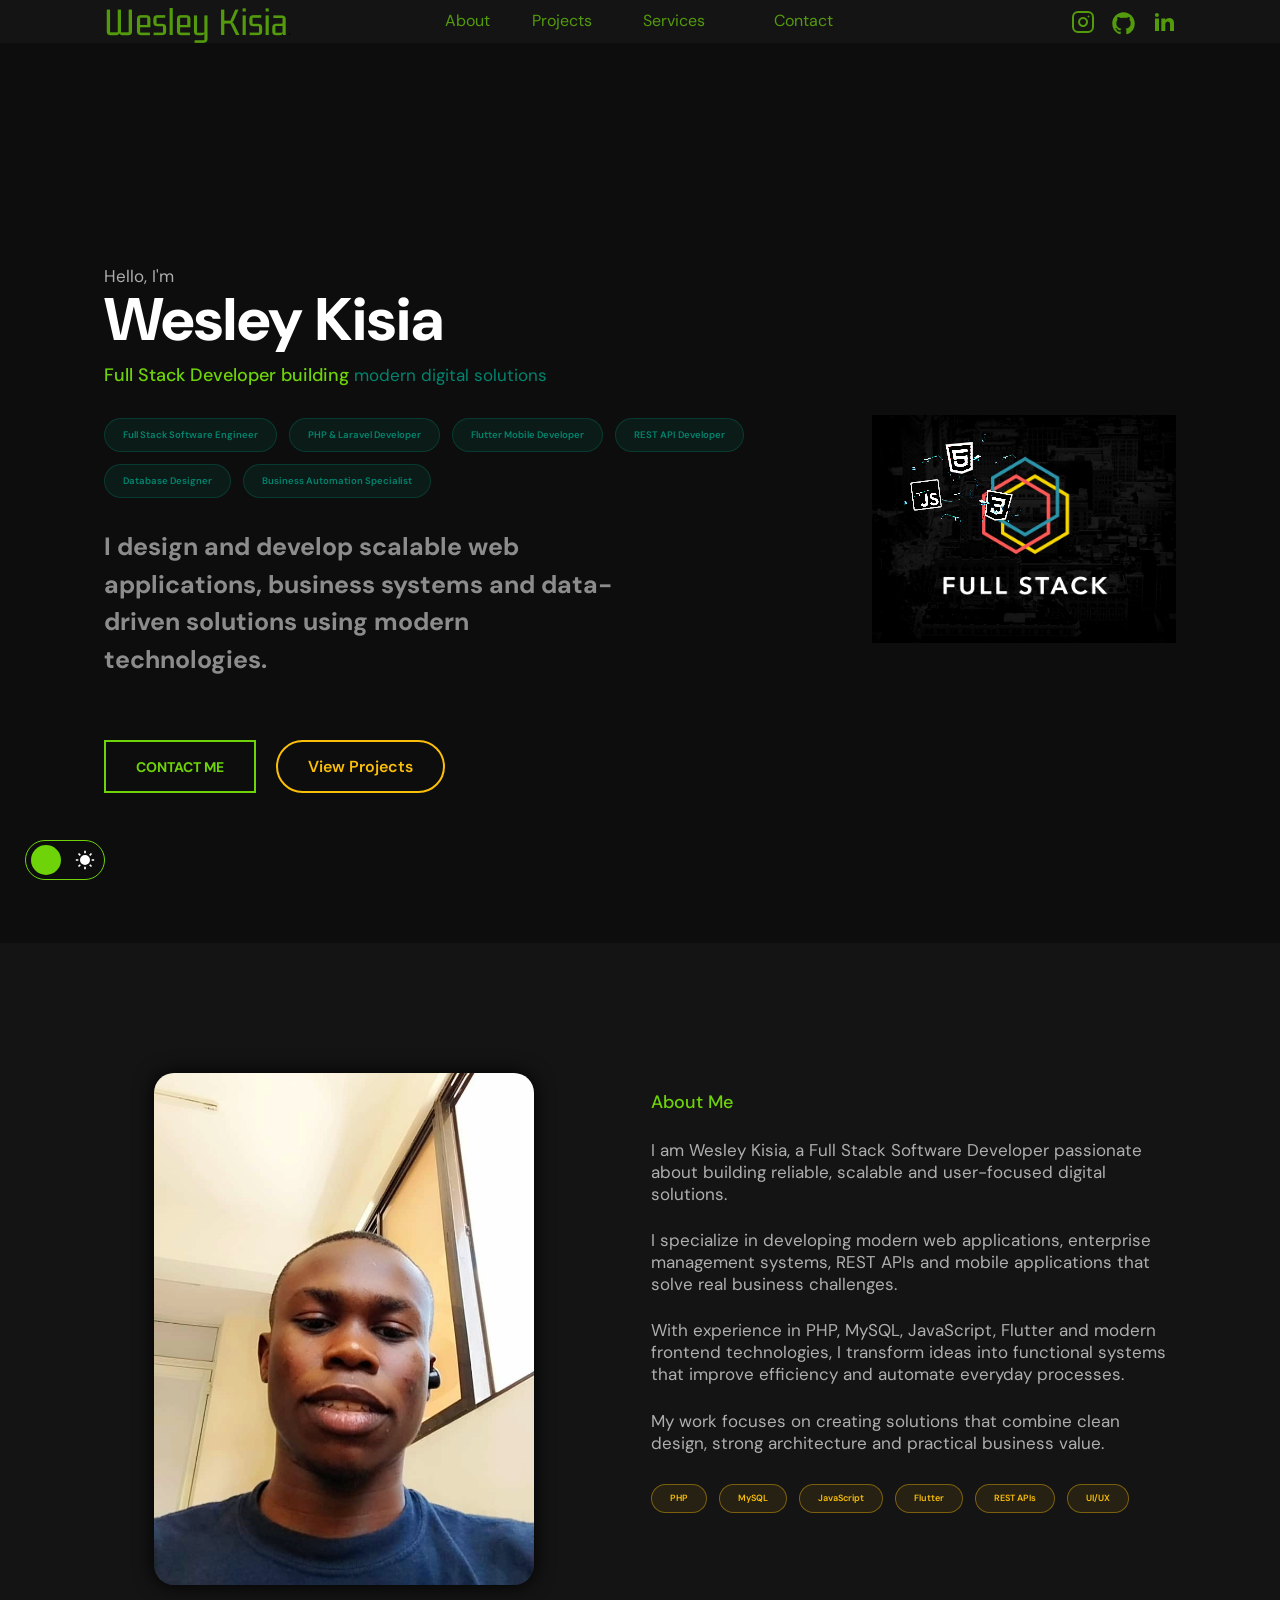
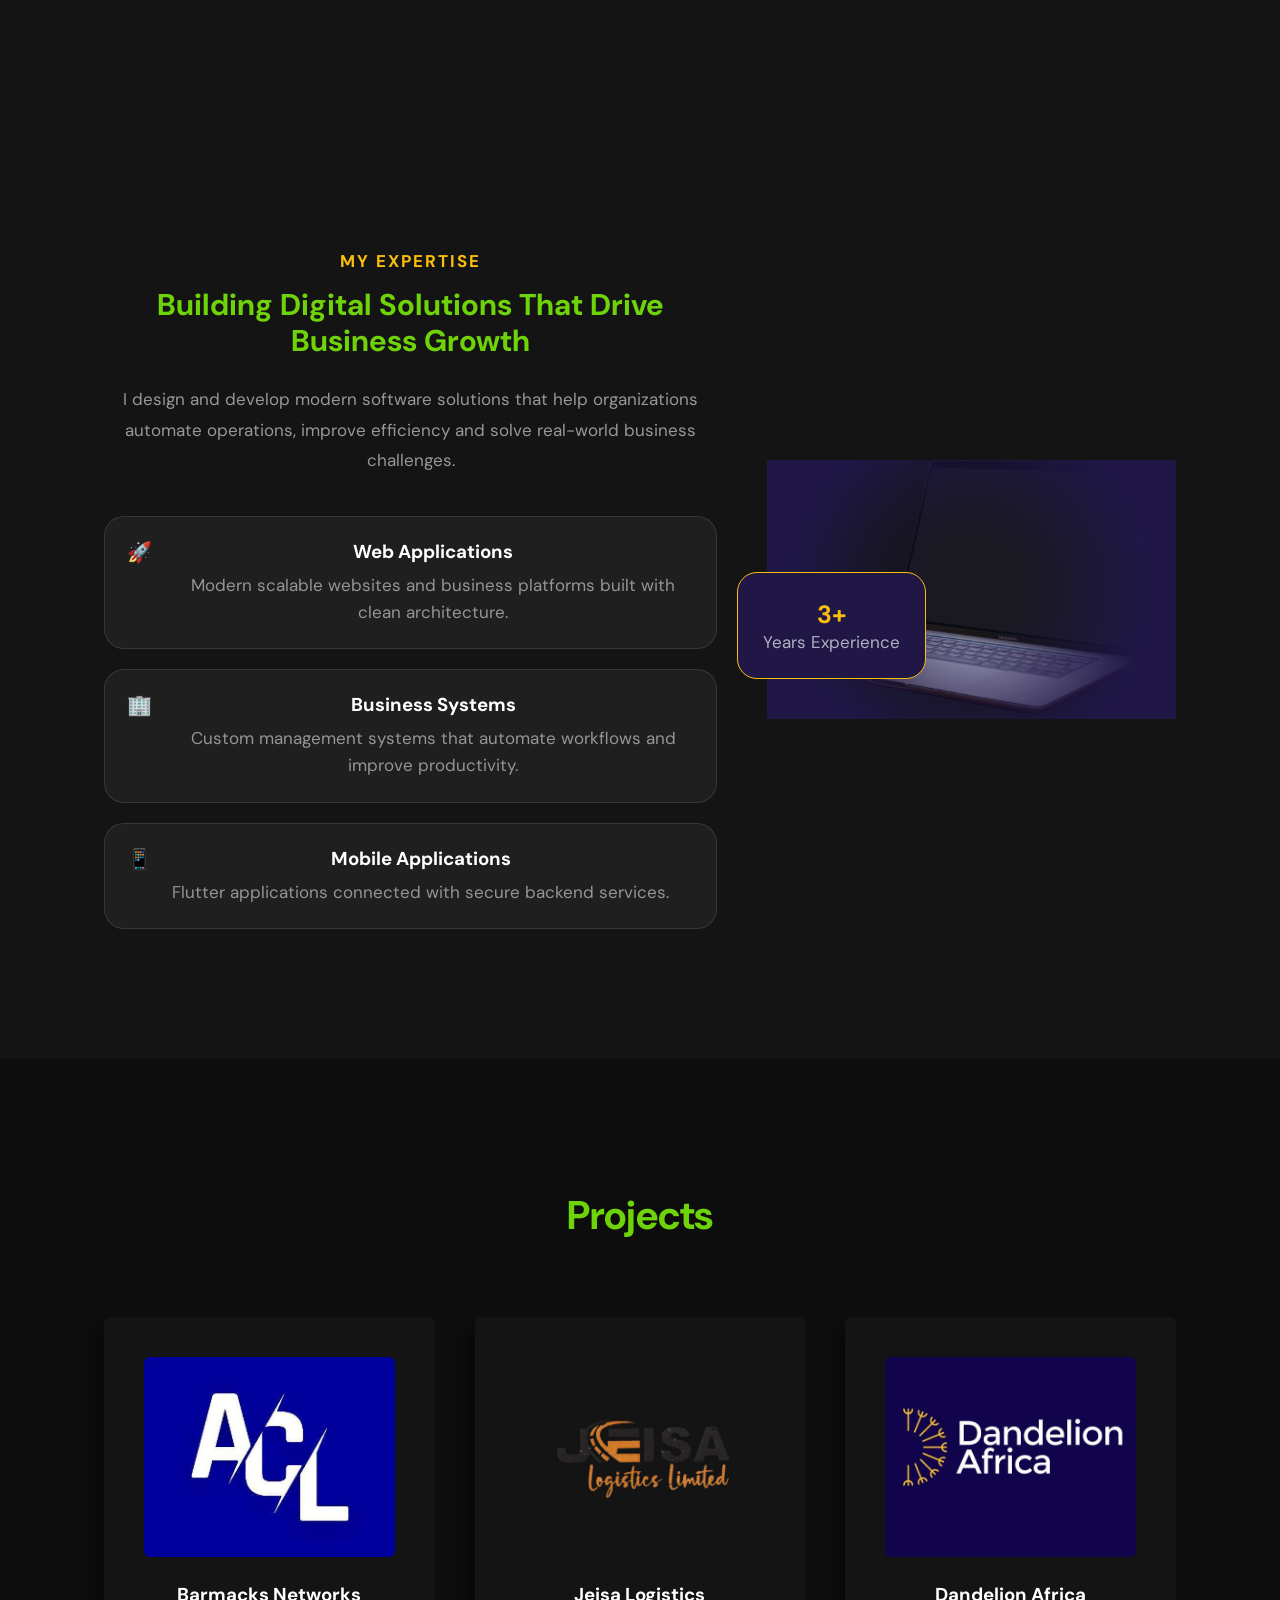
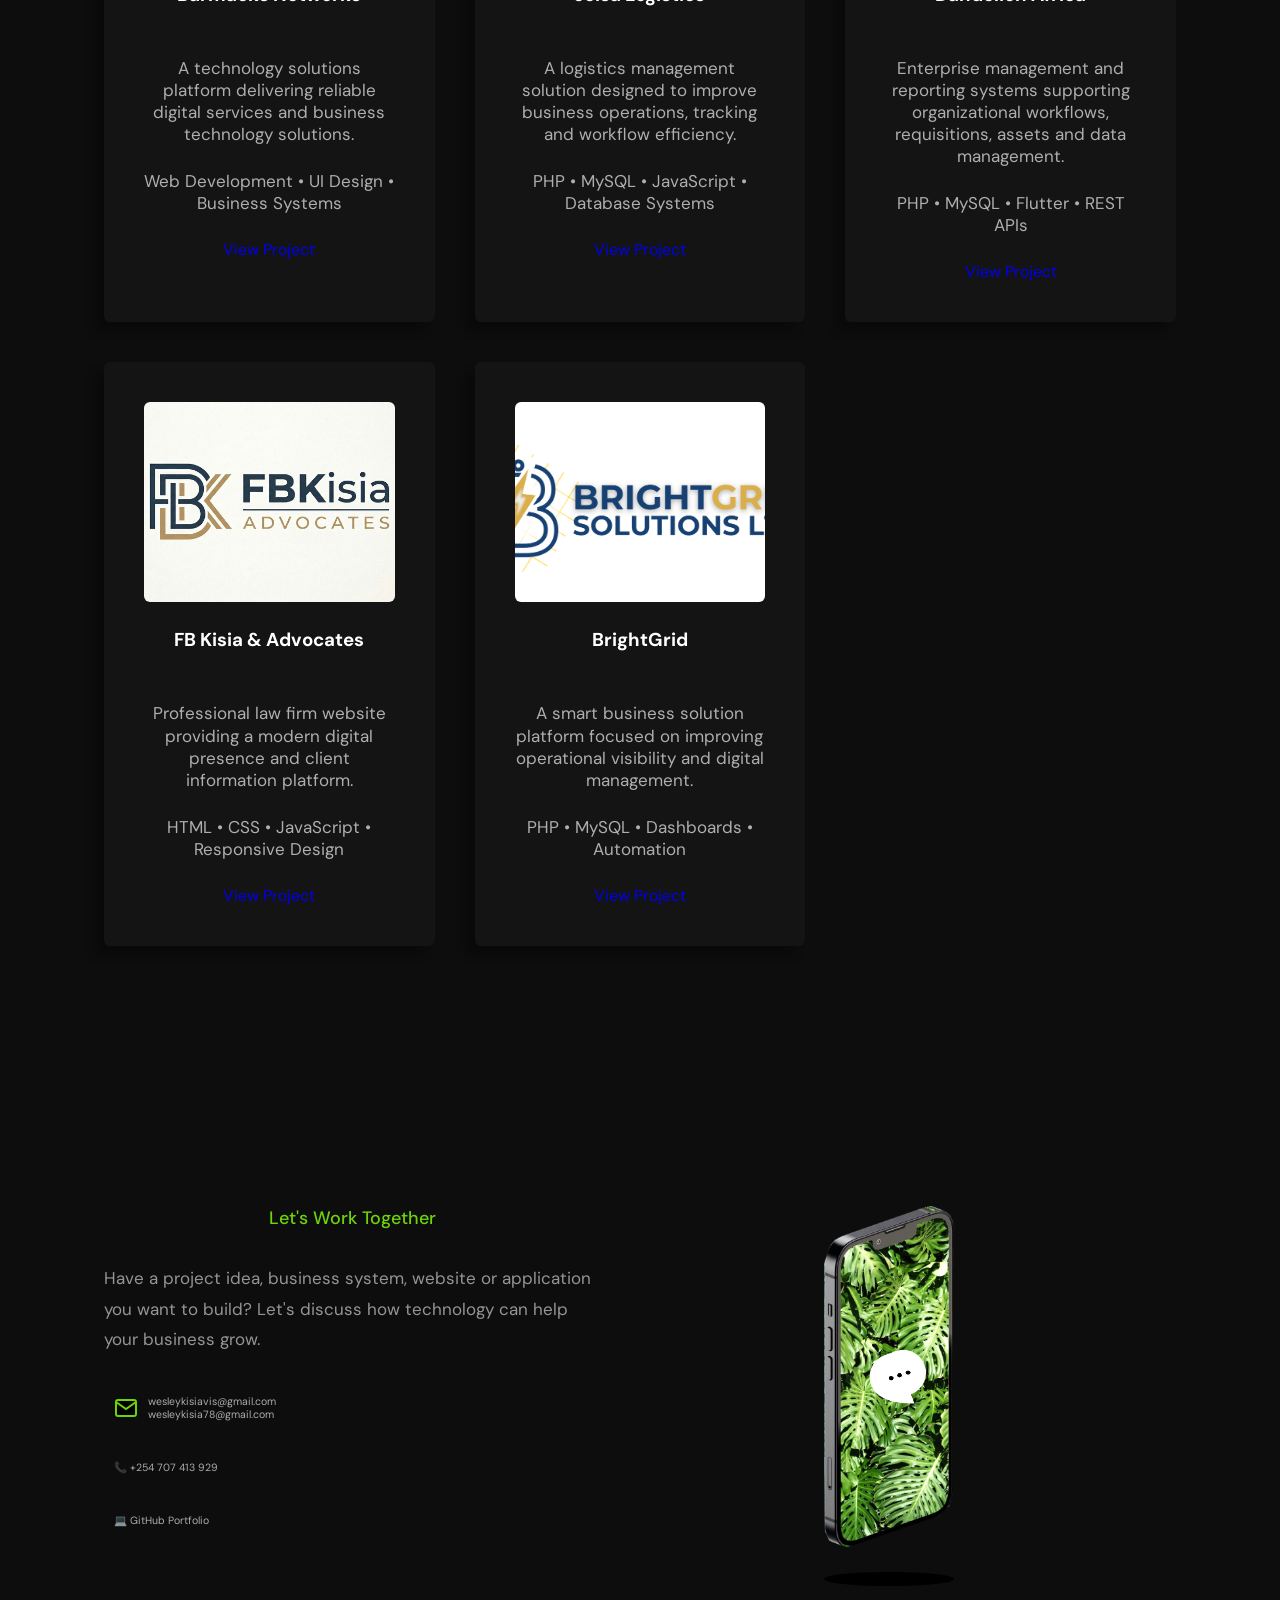
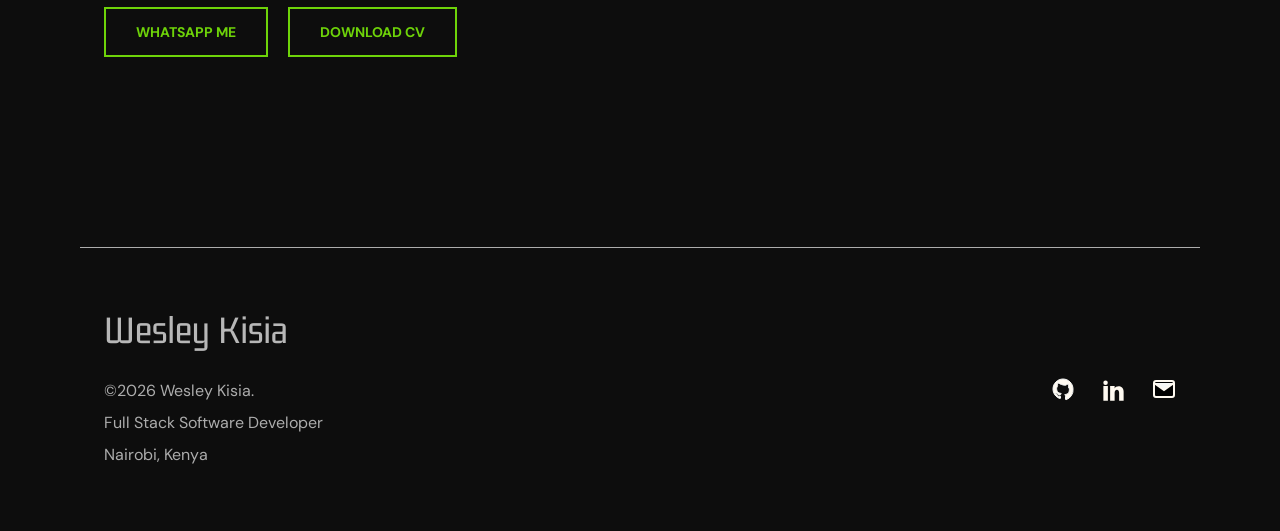
==== commit 36428329: "Resolve portfolio merge conflicts" ====
--- a/index.html
+++ b/index.html
@@ -649,7 +649,7 @@
                 <div class="card">
 
                     <img 
-                    src="./assets/images/brightgrid.png" 
+                    src="./assets/images/BrightGrid.png" 
                     alt="BrightGrid">
 
                     <h3>BrightGrid</h3>
--- a/assets/css/style.css
+++ b/assets/css/style.css
@@ -29,7 +29,10 @@
   scroll-behavior: smooth;
 }
 
-
+<<<<<<< HEAD
+
+=======
+>>>>>>> 90c50b30b25b8352c3ed0bc72104e3dbcdcfc9a4
 html,
 body {
   width: 100%;
@@ -247,6 +250,7 @@
   stroke: var(--paragraph-2);
 }
 
+<<<<<<< HEAD
 #services {
 
     padding:100px 0;
@@ -475,6 +479,8 @@
 }
 
 
+=======
+>>>>>>> 90c50b30b25b8352c3ed0bc72104e3dbcdcfc9a4
 /*===== NAVIGATION ===================================*/
 
 nav {
@@ -724,6 +730,7 @@
   }
 }
 
+<<<<<<< HEAD
 .greeting {
     display:block;
     font-size:1.2rem;
@@ -994,6 +1001,8 @@
     max-width:420px;
 
 }
+=======
+>>>>>>> 90c50b30b25b8352c3ed0bc72104e3dbcdcfc9a4
 #home .wrapper::before {
   content: "";
   display: block;
